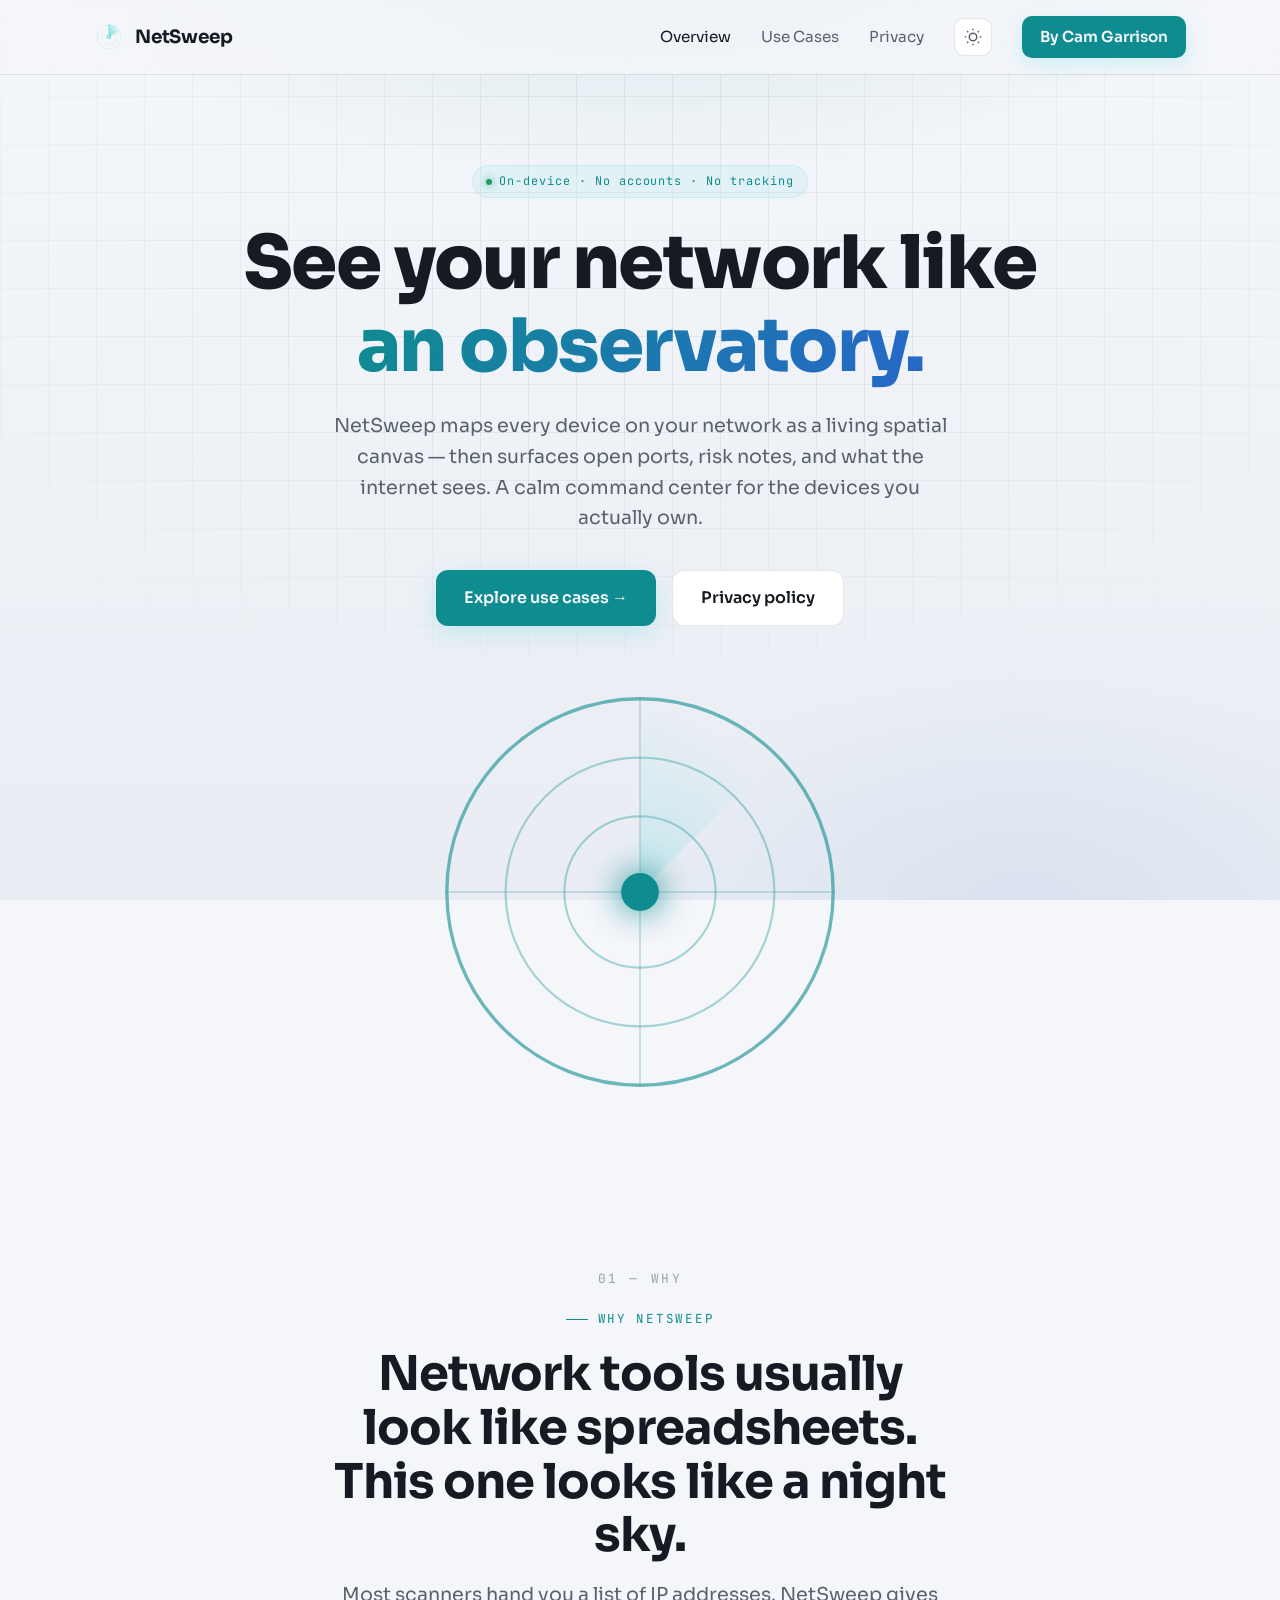
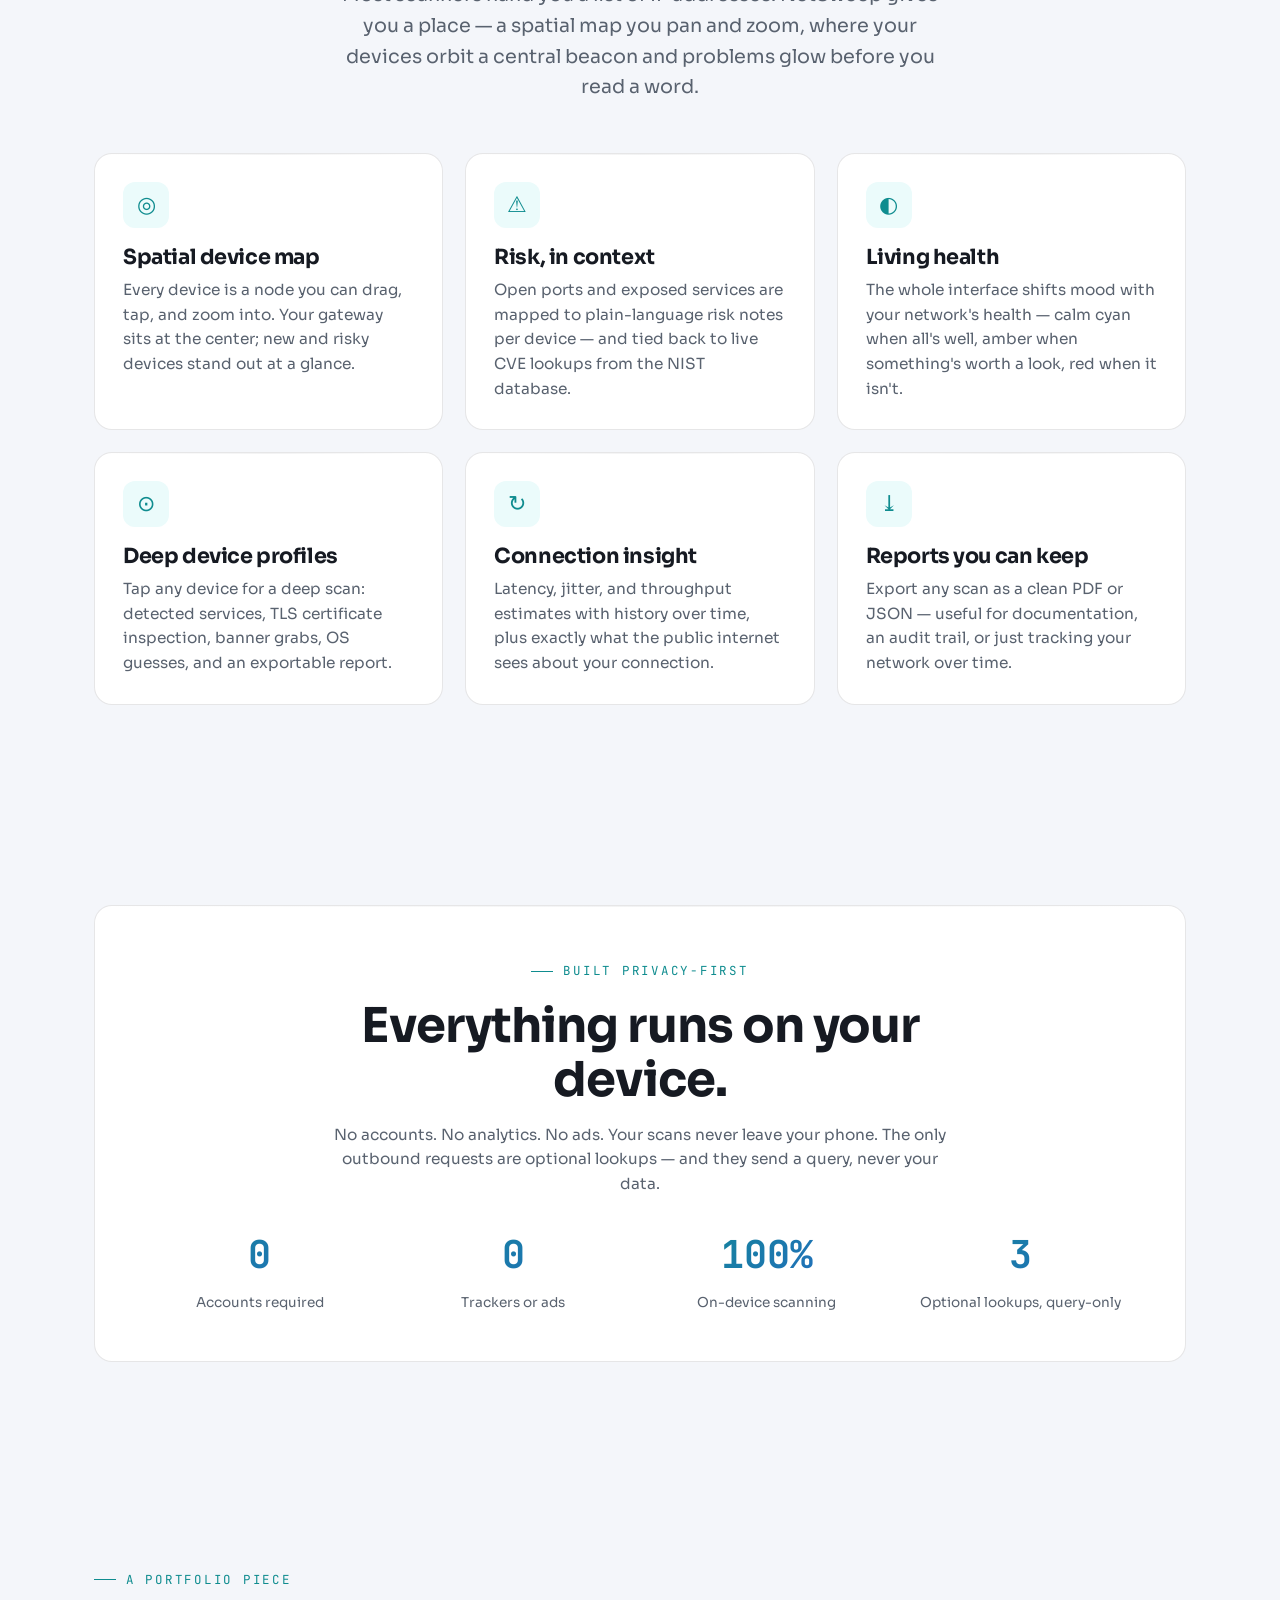
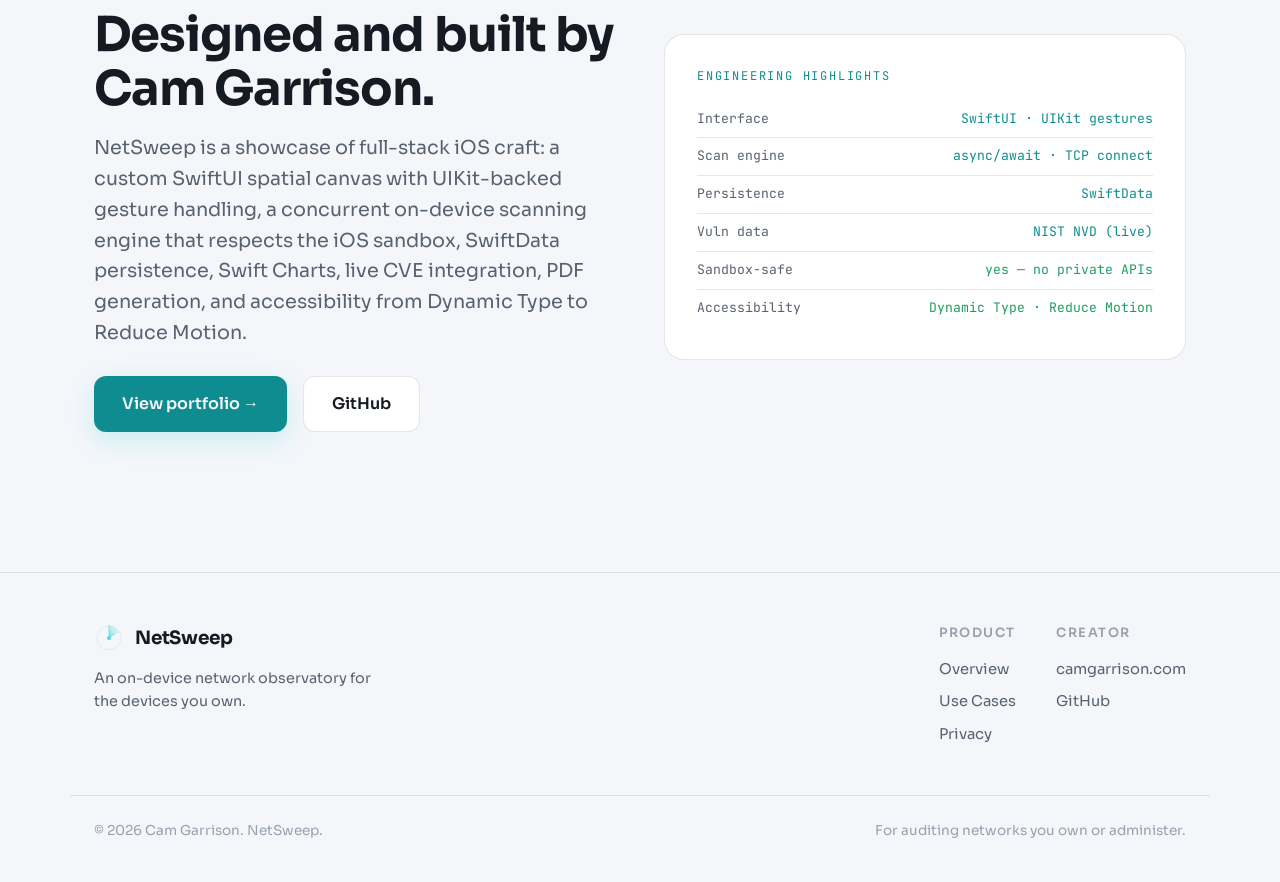
==== site/index.html @ 86f0f768 "v1: Production Ready App & Site" ====
<!DOCTYPE html>
<html lang="en">
<head>
<meta charset="UTF-8">
<meta name="viewport" content="width=device-width, initial-scale=1.0">
<title>NetSweep — See your network like an observatory</title>
<meta name="description" content="NetSweep is an on-device iOS network scanner with a spatial map of your devices, open-port and vulnerability insights, and a calm command-center interface. Built for IT pros, developers, and the curious.">
<link rel="stylesheet" href="styles.css">
</head>
<body>

<nav>
  <div class="nav-inner">
    <a href="index.html" class="brand">
      <svg class="mark" viewBox="0 0 100 100" fill="none" xmlns="http://www.w3.org/2000/svg">
        <defs>
          <linearGradient id="swp" x1="50" y1="50" x2="86" y2="22" gradientUnits="userSpaceOnUse">
            <stop offset="0" stop-color="#5cd9db" stop-opacity="0.85"/>
            <stop offset="1" stop-color="#5cd9db" stop-opacity="0"/>
          </linearGradient>
        </defs>
        <circle cx="50" cy="50" r="40" stroke="#5cd9db" stroke-width="2" opacity="0.30"/>
        <circle cx="50" cy="50" r="26" stroke="#5cd9db" stroke-width="2" opacity="0.22"/>
        <path d="M50 50 L50 8 A42 42 0 0 1 86 30 Z" fill="url(#swp)"/>
        <line x1="50" y1="50" x2="50" y2="8" stroke="#5cd9db" stroke-width="2.5" stroke-linecap="round"/>
        <circle cx="50" cy="50" r="7" fill="#5cd9db"/>
        <circle cx="50" cy="50" r="3" fill="#eafdfd"/>
      </svg>
      NetSweep
    </a>
    <button class="nav-toggle" aria-label="Menu">☰</button>
    <div class="nav-links">
      <a href="index.html">Overview</a>
      <a href="use-cases.html">Use Cases</a>
      <a href="privacy.html">Privacy</a>
      <button class="theme-toggle" aria-label="Toggle light or dark theme" title="Toggle theme">
        <svg class="icon-moon" viewBox="0 0 24 24" fill="none" stroke="currentColor" stroke-width="2"><path d="M21 12.79A9 9 0 1 1 11.21 3 7 7 0 0 0 21 12.79z"/></svg>
        <svg class="icon-sun" viewBox="0 0 24 24" fill="none" stroke="currentColor" stroke-width="2"><circle cx="12" cy="12" r="5"/><path d="M12 1v2M12 21v2M4.2 4.2l1.4 1.4M18.4 18.4l1.4 1.4M1 12h2M21 12h2M4.2 19.8l1.4-1.4M18.4 5.6l1.4-1.4"/></svg>
      </button>
      <a href="https://camgarrison.com" class="cta">By Cam Garrison</a>
    </div>
  </div>
</nav>

<!-- HERO -->
<header class="hero wrap">
  <div class="reveal in">
    <span class="pill dot">On-device · No accounts · No tracking</span>
  </div>
  <h1 class="reveal in" data-delay="80" style="margin-top:24px;">
    See your network like<br><span class="gradient-text">an observatory.</span>
  </h1>
  <p class="lead reveal in" data-delay="160">
    NetSweep maps every device on your network as a living spatial canvas —
    then surfaces open ports, risk notes, and what the internet sees. A calm
    command center for the devices you actually own.
  </p>
  <div class="hero-actions reveal in" data-delay="240">
    <a href="use-cases.html" class="btn btn-primary">Explore use cases →</a>
    <a href="privacy.html" class="btn btn-ghost">Privacy policy</a>
  </div>

  <!-- Animated scope -->
  <div class="scope reveal in" data-delay="320">
    <svg viewBox="0 0 200 200">
      <circle class="ring outer" cx="100" cy="100" r="92"/>
      <circle class="ring" cx="100" cy="100" r="64"/>
      <circle class="ring" cx="100" cy="100" r="36"/>
      <line class="crosshair" x1="100" y1="8" x2="100" y2="192"/>
      <line class="crosshair" x1="8" y1="100" x2="192" y2="100"/>
      <g class="sweep">
        <path d="M100 100 L100 8 A92 92 0 0 1 165 35 Z" fill="url(#sweepGrad)" opacity="0.5"/>
      </g>
      <defs>
        <radialGradient id="sweepGrad" cx="0%" cy="100%" r="100%">
          <stop offset="0%" stop-color="#5cd9db" stop-opacity="0.5"/>
          <stop offset="100%" stop-color="#5cd9db" stop-opacity="0"/>
        </radialGradient>
      </defs>
      <circle class="blip" cx="140" cy="62" r="4"/>
      <circle class="blip b2" cx="64" cy="140" r="4"/>
      <circle class="blip b3" cx="150" cy="130" r="4"/>
      <circle class="core" cx="100" cy="100" r="9"/>
    </svg>
  </div>
</header>

<!-- VALUE -->
<section class="wrap">
  <div class="sec-head center reveal" data-num="01 — WHY">
    <span class="eyebrow">Why NetSweep</span>
    <h2>Network tools usually look like spreadsheets.<br>This one looks like a night sky.</h2>
    <p class="lead" style="margin:0 auto;">Most scanners hand you a list of IP addresses. NetSweep gives you a place — a spatial map you pan and zoom, where your devices orbit a central beacon and problems glow before you read a word.</p>
  </div>

  <div class="grid grid-3">
    <div class="card reveal" data-delay="0">
      <div class="ic">◎</div>
      <h3>Spatial device map</h3>
      <p>Every device is a node you can drag, tap, and zoom into. Your gateway sits at the center; new and risky devices stand out at a glance.</p>
    </div>
    <div class="card reveal" data-delay="80">
      <div class="ic">⚠</div>
      <h3>Risk, in context</h3>
      <p>Open ports and exposed services are mapped to plain-language risk notes per device — and tied back to live CVE lookups from the NIST database.</p>
    </div>
    <div class="card reveal" data-delay="160">
      <div class="ic">◐</div>
      <h3>Living health</h3>
      <p>The whole interface shifts mood with your network's health — calm cyan when all's well, amber when something's worth a look, red when it isn't.</p>
    </div>
    <div class="card reveal" data-delay="0">
      <div class="ic">⊙</div>
      <h3>Deep device profiles</h3>
      <p>Tap any device for a deep scan: detected services, TLS certificate inspection, banner grabs, OS guesses, and an exportable report.</p>
    </div>
    <div class="card reveal" data-delay="80">
      <div class="ic">↻</div>
      <h3>Connection insight</h3>
      <p>Latency, jitter, and throughput estimates with history over time, plus exactly what the public internet sees about your connection.</p>
    </div>
    <div class="card reveal" data-delay="160">
      <div class="ic">⤓</div>
      <h3>Reports you can keep</h3>
      <p>Export any scan as a clean PDF or JSON — useful for documentation, an audit trail, or just tracking your network over time.</p>
    </div>
  </div>
</section>

<!-- PRIVACY-FIRST BAND -->
<section class="wrap">
  <div class="card reveal" style="padding:48px; text-align:center;">
    <span class="eyebrow" style="justify-content:center;">Built privacy-first</span>
    <h2 style="max-width:680px;margin:0 auto 16px;">Everything runs on your device.</h2>
    <p class="lead" style="margin:0 auto 28px;">No accounts. No analytics. No ads. Your scans never leave your phone. The only outbound requests are optional lookups — and they send a query, never your data.</p>
    <div class="stats">
      <div class="stat reveal"><div class="num">0</div><div class="lbl">Accounts required</div></div>
      <div class="stat reveal" data-delay="60"><div class="num">0</div><div class="lbl">Trackers or ads</div></div>
      <div class="stat reveal" data-delay="120"><div class="num">100%</div><div class="lbl">On-device scanning</div></div>
      <div class="stat reveal" data-delay="180"><div class="num">3</div><div class="lbl">Optional lookups, query-only</div></div>
    </div>
  </div>
</section>

<!-- PORTFOLIO -->
<section class="wrap">
  <div class="grid grid-2" style="align-items:center;gap:48px;">
    <div class="reveal">
      <span class="eyebrow">A portfolio piece</span>
      <h2>Designed and built by Cam Garrison.</h2>
      <p class="lead">NetSweep is a showcase of full-stack iOS craft: a custom SwiftUI spatial canvas with UIKit-backed gesture handling, a concurrent on-device scanning engine that respects the iOS sandbox, SwiftData persistence, Swift Charts, live CVE integration, PDF generation, and accessibility from Dynamic Type to Reduce Motion.</p>
      <div class="hero-actions" style="justify-content:flex-start;margin-top:28px;">
        <a href="https://camgarrison.com" class="btn btn-primary">View portfolio →</a>
        <a href="https://github.com/notchewy1324" class="btn btn-ghost">GitHub</a>
      </div>
    </div>
    <div class="uc-visual reveal" data-delay="120">
      <div class="uc-tag">Engineering highlights</div>
      <div class="mock">
        <div class="row"><span class="k">Interface</span><span class="v">SwiftUI · UIKit gestures</span></div>
        <div class="row"><span class="k">Scan engine</span><span class="v">async/await · TCP connect</span></div>
        <div class="row"><span class="k">Persistence</span><span class="v">SwiftData</span></div>
        <div class="row"><span class="k">Vuln data</span><span class="v">NIST NVD (live)</span></div>
        <div class="row"><span class="k">Sandbox-safe</span><span class="v ok">yes — no private APIs</span></div>
        <div class="row"><span class="k">Accessibility</span><span class="v ok">Dynamic Type · Reduce Motion</span></div>
      </div>
    </div>
  </div>
</section>

<!-- FOOTER -->
<footer>
  <div class="wrap foot-inner">
    <div>
      <a href="index.html" class="brand" style="margin-bottom:14px;">
        <svg class="mark" viewBox="0 0 100 100" fill="none">
          <defs>
            <linearGradient id="swpf" x1="50" y1="50" x2="86" y2="22" gradientUnits="userSpaceOnUse">
              <stop offset="0" stop-color="#5cd9db" stop-opacity="0.8"/>
              <stop offset="1" stop-color="#5cd9db" stop-opacity="0"/>
            </linearGradient>
          </defs>
          <circle cx="50" cy="50" r="40" stroke="#5cd9db" stroke-width="2" opacity="0.30"/>
          <path d="M50 50 L50 8 A42 42 0 0 1 86 30 Z" fill="url(#swpf)"/>
          <line x1="50" y1="50" x2="50" y2="8" stroke="#5cd9db" stroke-width="2.5" stroke-linecap="round"/>
          <circle cx="50" cy="50" r="7" fill="#5cd9db"/>
        </svg>
        NetSweep
      </a>
      <p style="max-width:280px;font-size:0.9rem;">An on-device network observatory for the devices you own.</p>
    </div>
    <div class="foot-links">
      <div class="foot-col">
        <h4>Product</h4>
        <a href="index.html">Overview</a>
        <a href="use-cases.html">Use Cases</a>
        <a href="privacy.html">Privacy</a>
      </div>
      <div class="foot-col">
        <h4>Creator</h4>
        <a href="https://camgarrison.com">camgarrison.com</a>
        <a href="https://github.com/notchewy1324">GitHub</a>
      </div>
    </div>
  </div>
  <div class="wrap foot-bottom">
    <span>© <span id="year"></span> Cam Garrison. NetSweep.</span>
    <span>For auditing networks you own or administer.</span>
  </div>
</footer>

<script src="app.js"></script>
</body>
</html>
---- site/styles.css ----
/* ============================================================
   NetWatch — site styles
   Observatory aesthetic: deep canvas, instrument-glow cyan,
   scope motif, monospace technical accents.
   ============================================================ */

@import url('https://fonts.googleapis.com/css2?family=Sora:wght@400;500;600;700;800&family=JetBrains+Mono:wght@400;500;700&display=swap');

:root {
  --canvas-top: #0a0d12;
  --canvas-bottom: #11141c;
  --surface: #161922;
  --surface-hi: #1d212c;
  --accent: #5cd9db;          /* instrument cyan-teal */
  --accent-deep: #2fa8aa;
  --good: #66dba0;
  --amber: #fbbd5c;
  --danger: #fb7474;
  --info: #76aefb;
  --text: #eef2f6;
  --text-dim: #8b93a3;
  --text-faint: #5a6473;
  --stroke: rgba(255,255,255,0.07);
  --card-glow: rgba(255,255,255,0.14);
  --nav-bg: rgba(10,13,18,0.7);
  --display: 'Sora', sans-serif;
  --mono: 'JetBrains Mono', monospace;
  --maxw: 1140px;
}

/* Light theme — a "daylight observatory": soft paper canvas, deeper accent */
[data-theme="light"] {
  --canvas-top: #f4f6fa;
  --canvas-bottom: #e9edf3;
  --surface: #ffffff;
  --surface-hi: #eef1f6;
  --accent: #0f8c8f;          /* deeper teal for contrast on light */
  --accent-deep: #0b6e70;
  --good: #1f9d63;
  --amber: #b9821a;
  --danger: #cf4040;
  --info: #2767c9;
  --text: #161a22;
  --text-dim: #59626f;
  --text-faint: #98a1ad;
  --stroke: rgba(10,15,25,0.10);
  --card-glow: rgba(10,15,25,0.05);
  --nav-bg: rgba(244,246,250,0.75);
}

* { margin: 0; padding: 0; box-sizing: border-box; }

html { scroll-behavior: smooth; }

body {
  font-family: var(--display);
  background: var(--canvas-top);
  color: var(--text);
  line-height: 1.6;
  -webkit-font-smoothing: antialiased;
  overflow-x: hidden;
  transition: background 0.5s ease, color 0.5s ease;
}

/* Atmospheric background: gradient + faint grid + glow blooms */
body::before {
  content: '';
  position: fixed;
  inset: 0;
  background:
    radial-gradient(ellipse 80% 50% at 50% -10%, color-mix(in srgb, var(--accent) 14%, transparent), transparent 60%),
    radial-gradient(ellipse 60% 50% at 80% 100%, color-mix(in srgb, var(--info) 8%, transparent), transparent 55%),
    linear-gradient(180deg, var(--canvas-top), var(--canvas-bottom));
  z-index: -2;
  transition: background 0.5s ease;
}
body::after {
  content: '';
  position: fixed;
  inset: 0;
  background-image:
    linear-gradient(var(--stroke) 1px, transparent 1px),
    linear-gradient(90deg, var(--stroke) 1px, transparent 1px);
  background-size: 48px 48px;
  mask-image: radial-gradient(ellipse 90% 70% at 50% 30%, #000 30%, transparent 75%);
  opacity: 0.5;
  z-index: -1;
}

/* ---------- Layout ---------- */
.wrap { max-width: var(--maxw); margin: 0 auto; padding: 0 24px; }
section.wrap { padding: 100px 24px; max-width: var(--maxw); margin: 0 auto; position: relative; }

.eyebrow {
  font-family: var(--mono);
  font-size: 0.78rem;
  letter-spacing: 0.22em;
  text-transform: uppercase;
  color: var(--accent);
  margin-bottom: 18px;
  display: inline-flex;
  align-items: center;
  gap: 10px;
}
.eyebrow::before {
  content: '';
  width: 22px; height: 1px;
  background: var(--accent);
}

h1, h2, h3 { font-weight: 700; line-height: 1.12; letter-spacing: -0.02em; }
h1 { font-size: clamp(2.6rem, 6vw, 4.6rem); font-weight: 800; }
h2 { font-size: clamp(2rem, 4vw, 3rem); margin-bottom: 18px; }
h3 { font-size: 1.3rem; }
p { color: var(--text-dim); }
.lead { font-size: 1.2rem; color: var(--text-dim); max-width: 620px; }

/* ---------- Nav ---------- */
nav {
  position: sticky; top: 0; z-index: 100;
  backdrop-filter: blur(14px);
  background: var(--nav-bg);
  border-bottom: 1px solid var(--stroke);
  transition: background 0.5s ease;
}
.nav-inner {
  max-width: var(--maxw); margin: 0 auto; padding: 16px 24px;
  display: flex; align-items: center; justify-content: space-between;
}
.brand { display: flex; align-items: center; gap: 11px; font-weight: 700; font-size: 1.15rem; letter-spacing: -0.01em; text-decoration: none; color: var(--text); }
.brand .mark { width: 30px; height: 30px; }
.nav-links { display: flex; gap: 30px; align-items: center; }
.nav-links a { color: var(--text-dim); text-decoration: none; font-size: 0.95rem; transition: color 0.2s; }
.nav-links a:hover { color: var(--text); }
.nav-links a.cta {
  color: var(--canvas-top); background: var(--accent);
  padding: 9px 18px; border-radius: 10px; font-weight: 600;
  box-shadow: 0 6px 20px rgba(92,217,219,0.25);
  transition: transform 0.2s, box-shadow 0.2s;
}
.nav-links a.cta:hover { transform: translateY(-2px); box-shadow: 0 10px 28px rgba(92,217,219,0.35); }
.nav-toggle { display: none; background: none; border: none; color: var(--text); font-size: 1.5rem; cursor: pointer; }

/* ---------- Hero ---------- */
.hero { padding: 90px 0 60px; text-align: center; }
.hero h1 { margin-bottom: 24px; }
.hero .lead { margin: 0 auto 36px; }
.hero .gradient-text {
  background: linear-gradient(120deg, var(--accent), var(--info));
  -webkit-background-clip: text; background-clip: text;
  -webkit-text-fill-color: transparent;
}
.hero-actions { display: flex; gap: 16px; justify-content: center; flex-wrap: wrap; }

.btn {
  font-family: var(--display); font-weight: 600; font-size: 1rem;
  padding: 14px 28px; border-radius: 12px; text-decoration: none;
  cursor: pointer; border: none; transition: transform 0.2s, box-shadow 0.2s, background 0.2s;
  display: inline-flex; align-items: center; gap: 9px;
}
.btn-primary { background: var(--accent); color: var(--canvas-top); box-shadow: 0 8px 24px rgba(92,217,219,0.28); }
.btn-primary:hover { transform: translateY(-2px); box-shadow: 0 12px 32px rgba(92,217,219,0.4); }
.btn-ghost { background: var(--surface); color: var(--text); border: 1px solid var(--stroke); }
.btn-ghost:hover { transform: translateY(-2px); border-color: var(--accent); }

/* ---------- Scope hero visual ---------- */
.scope {
  width: min(420px, 78vw); aspect-ratio: 1;
  margin: 56px auto 0; position: relative;
}
.scope svg { width: 100%; height: 100%; overflow: visible; }
.scope .ring { fill: none; stroke: var(--accent); opacity: 0.35; }
.scope .ring.outer { opacity: 0.6; stroke-width: 1.6; }
.scope .sweep { transform-origin: 50% 50%; animation: sweep 4s linear infinite; }
.scope .crosshair { stroke: var(--accent); opacity: 0.2; stroke-width: 1; }
.scope .core { fill: var(--accent); filter: drop-shadow(0 0 14px var(--accent)); animation: pulse 2.4s ease-in-out infinite; }
.scope .blip { fill: var(--info); opacity: 0; animation: blip 4s linear infinite; }
.scope .blip.b2 { animation-delay: 1.3s; fill: var(--amber); }
.scope .blip.b3 { animation-delay: 2.6s; }

@keyframes sweep { to { transform: rotate(360deg); } }
@keyframes pulse { 0%,100% { opacity: 0.85; } 50% { opacity: 1; transform: scale(1.06); } }
@keyframes blip { 0%,40% { opacity: 0; } 45% { opacity: 1; } 90%,100% { opacity: 0; } }

/* ---------- Feature grid ---------- */
.grid { display: grid; gap: 22px; }
.grid-3 { grid-template-columns: repeat(3, 1fr); }
.grid-2 { grid-template-columns: repeat(2, 1fr); }

.card {
  background: var(--surface);
  border: 1px solid var(--stroke);
  border-radius: 18px;
  padding: 28px;
  position: relative;
  overflow: hidden;
  transition: transform 0.3s, border-color 0.3s;
}
.card::before {
  content: '';
  position: absolute; top: 0; left: 0; right: 0; height: 1px;
  background: linear-gradient(90deg, transparent, var(--card-glow), transparent);
}
.card:hover { transform: translateY(-4px); border-color: rgba(92,217,219,0.3); }
.card .ic {
  width: 46px; height: 46px; border-radius: 12px;
  background: rgba(92,217,219,0.12); color: var(--accent);
  display: grid; place-items: center; margin-bottom: 18px;
  font-size: 1.4rem;
}
.card h3 { margin-bottom: 9px; }
.card p { font-size: 0.96rem; }

/* ---------- Section header ---------- */
.sec-head { max-width: 640px; margin-bottom: 50px; }
.sec-head.center { margin-left: auto; margin-right: auto; text-align: center; }
.sec-head.center .eyebrow { }

/* ---------- Use-case rows ---------- */
.usecase {
  display: grid; grid-template-columns: 1fr 1fr; gap: 48px; align-items: center;
  margin-bottom: 90px;
}
.usecase:nth-child(even) .uc-visual { order: -1; }
.uc-visual {
  background: var(--surface); border: 1px solid var(--stroke);
  border-radius: 20px; padding: 32px; min-height: 280px;
  display: flex; flex-direction: column; gap: 14px; justify-content: center;
  position: relative; overflow: hidden;
}
.uc-tag { font-family: var(--mono); font-size: 0.75rem; letter-spacing: 0.15em; text-transform: uppercase; color: var(--accent); }
.uc-list { list-style: none; margin-top: 18px; }
.uc-list li { padding: 11px 0 11px 28px; position: relative; color: var(--text-dim); border-bottom: 1px solid var(--stroke); }
.uc-list li:last-child { border-bottom: none; }
.uc-list li::before {
  content: '›'; position: absolute; left: 6px; color: var(--accent); font-family: var(--mono); font-weight: 700;
}

/* terminal-ish mock inside use-case visuals */
.mock {
  font-family: var(--mono); font-size: 0.82rem; line-height: 1.9;
}
.mock .row { display: flex; justify-content: space-between; padding: 6px 0; border-bottom: 1px solid var(--stroke); }
.mock .row:last-child { border: none; }
.mock .k { color: var(--text-dim); }
.mock .v { color: var(--accent); }
.mock .v.warn { color: var(--amber); }
.mock .v.bad { color: var(--danger); }
.mock .v.ok { color: var(--good); }

/* ---------- Stat band ---------- */
.stats { display: grid; grid-template-columns: repeat(4,1fr); gap: 20px; text-align: center; }
.stat .num { font-family: var(--mono); font-size: 2.4rem; font-weight: 700; color: var(--accent); }
.stat .lbl { font-size: 0.85rem; color: var(--text-dim); margin-top: 6px; }

/* ---------- Privacy / prose ---------- */
.prose { max-width: 760px; margin: 0 auto; }
.prose h2 { margin-top: 48px; font-size: 1.7rem; }
.prose h3 { margin-top: 30px; color: var(--accent); font-size: 1.15rem; }
.prose p, .prose li { color: var(--text-dim); margin-bottom: 14px; }
.prose ul { margin: 0 0 16px 22px; }
.prose li { margin-bottom: 8px; }
.prose strong { color: var(--text); }
.prose .updated { font-family: var(--mono); font-size: 0.85rem; color: var(--text-faint); }
.callout {
  background: var(--surface); border: 1px solid var(--stroke);
  border-left: 3px solid var(--accent); border-radius: 12px;
  padding: 20px 24px; margin: 24px 0;
}
.callout p { margin: 0; color: var(--text); }

/* ---------- Footer ---------- */
footer { border-top: 1px solid var(--stroke); padding: 50px 0 40px; margin-top: 40px; }
.foot-inner { display: flex; justify-content: space-between; align-items: flex-start; flex-wrap: wrap; gap: 30px; }
.foot-links { display: flex; gap: 40px; flex-wrap: wrap; }
.foot-col h4 { font-size: 0.8rem; text-transform: uppercase; letter-spacing: 0.12em; color: var(--text-faint); margin-bottom: 14px; font-weight: 600; }
.foot-col a { display: block; color: var(--text-dim); text-decoration: none; font-size: 0.92rem; margin-bottom: 9px; transition: color 0.2s; }
.foot-col a:hover { color: var(--accent); }
.foot-bottom { margin-top: 40px; padding-top: 24px; border-top: 1px solid var(--stroke); font-size: 0.85rem; color: var(--text-faint); display: flex; justify-content: space-between; flex-wrap: wrap; gap: 12px; }
.foot-bottom a { color: var(--text-dim); text-decoration: none; }

/* ---------- Reveal animation ---------- */
.reveal { opacity: 0; transform: translateY(24px); transition: opacity 0.7s cubic-bezier(0.2,0.8,0.2,1), transform 0.7s cubic-bezier(0.2,0.8,0.2,1); }
.reveal.in { opacity: 1; transform: none; }

/* ---------- Badge / pill ---------- */
.pill {
  display: inline-flex; align-items: center; gap: 7px;
  font-family: var(--mono); font-size: 0.74rem; letter-spacing: 0.08em;
  padding: 6px 13px; border-radius: 999px;
  background: rgba(92,217,219,0.1); color: var(--accent);
  border: 1px solid rgba(92,217,219,0.2);
}
.pill.dot::before { content:''; width:6px; height:6px; border-radius:50%; background: var(--good); box-shadow: 0 0 8px var(--good); }

/* ---------- Responsive ---------- */
@media (max-width: 880px) {
  .grid-3 { grid-template-columns: 1fr; }
  .grid-2 { grid-template-columns: 1fr; }
  .usecase { grid-template-columns: 1fr; gap: 24px; }
  .usecase:nth-child(even) .uc-visual { order: 0; }
  .stats { grid-template-columns: repeat(2,1fr); gap: 30px; }
  .nav-links { position: fixed; inset: 64px 0 auto 0; flex-direction: column; background: var(--canvas-bottom); padding: 24px; gap: 18px; border-bottom: 1px solid var(--stroke); transform: translateY(-130%); transition: transform 0.3s; }
  .nav-links.open { transform: none; }
  .nav-toggle { display: block; }
  section.wrap { padding: 70px 24px; }
}

/* ============================================================
   Theme toggle + Apple-grade polish refinements
   ============================================================ */

/* Theme toggle button in nav */
.theme-toggle {
  background: var(--surface);
  border: 1px solid var(--stroke);
  width: 38px; height: 38px;
  border-radius: 10px;
  display: grid; place-items: center;
  cursor: pointer;
  color: var(--text-dim);
  transition: color 0.2s, border-color 0.2s, transform 0.2s, background 0.5s;
  position: relative;
  overflow: hidden;
}
.theme-toggle:hover { color: var(--accent); border-color: var(--accent); transform: translateY(-1px); }
.theme-toggle svg { width: 18px; height: 18px; transition: opacity 0.3s, transform 0.4s; position: absolute; }
.theme-toggle .icon-sun { opacity: 0; transform: rotate(-90deg) scale(0.5); }
.theme-toggle .icon-moon { opacity: 1; transform: rotate(0) scale(1); }
[data-theme="light"] .theme-toggle .icon-sun { opacity: 1; transform: rotate(0) scale(1); }
[data-theme="light"] .theme-toggle .icon-moon { opacity: 0; transform: rotate(90deg) scale(0.5); }

/* Refined focus-visible states (accessibility / ADA) */
a:focus-visible, button:focus-visible, .btn:focus-visible {
  outline: 2px solid var(--accent);
  outline-offset: 3px;
  border-radius: 8px;
}

/* Smoother, more intentional card hover — subtle scale + glow lift */
.card { transition: transform 0.35s cubic-bezier(0.2,0.8,0.2,1), border-color 0.35s, box-shadow 0.35s; }
.card:hover {
  box-shadow: 0 18px 50px -20px color-mix(in srgb, var(--accent) 35%, transparent);
}

/* Card icon gets a soft glow ring on card hover */
.card .ic { transition: transform 0.35s cubic-bezier(0.2,0.8,0.2,1), box-shadow 0.35s; }
.card:hover .ic {
  transform: scale(1.06);
  box-shadow: 0 0 24px -4px color-mix(in srgb, var(--accent) 50%, transparent);
}

/* Buttons: a light sweep on hover for a premium feel */
.btn-primary { position: relative; overflow: hidden; }
.btn-primary::after {
  content: '';
  position: absolute; top: 0; left: -120%;
  width: 60%; height: 100%;
  background: linear-gradient(100deg, transparent, rgba(255,255,255,0.35), transparent);
  transform: skewX(-20deg);
  transition: left 0.6s cubic-bezier(0.2,0.8,0.2,1);
}
.btn-primary:hover::after { left: 130%; }

/* Eyebrow line draws in on reveal */
.reveal.in .eyebrow::before { animation: lineGrow 0.6s cubic-bezier(0.2,0.8,0.2,1) both; }
@keyframes lineGrow { from { width: 0; opacity: 0; } to { width: 22px; opacity: 1; } }

/* Section number watermark for editorial feel (optional, via data attr) */
.sec-head[data-num]::before {
  content: attr(data-num);
  font-family: var(--mono);
  font-size: 0.8rem;
  color: var(--text-faint);
  letter-spacing: 0.2em;
  display: block;
  margin-bottom: 12px;
}

/* Refined stat numbers — slight gradient */
.stat .num {
  background: linear-gradient(135deg, var(--accent), var(--info));
  -webkit-background-clip: text; background-clip: text;
  -webkit-text-fill-color: transparent;
}

/* Honor reduced motion — kill ambient/looping animation */
@media (prefers-reduced-motion: reduce) {
  *, *::before, *::after {
    animation-duration: 0.001ms !important;
    animation-iteration-count: 1 !important;
    transition-duration: 0.01ms !important;
    scroll-behavior: auto !important;
  }
  .scope .sweep, .scope .core, .scope .blip { animation: none !important; }
  .reveal { opacity: 1 !important; transform: none !important; }
}

/* Light-mode scope tuning — softer glow so it doesn't blow out */
[data-theme="light"] .scope .core { filter: drop-shadow(0 0 8px var(--accent)); }
[data-theme="light"] .btn-primary::after { background: linear-gradient(100deg, transparent, rgba(255,255,255,0.6), transparent); }
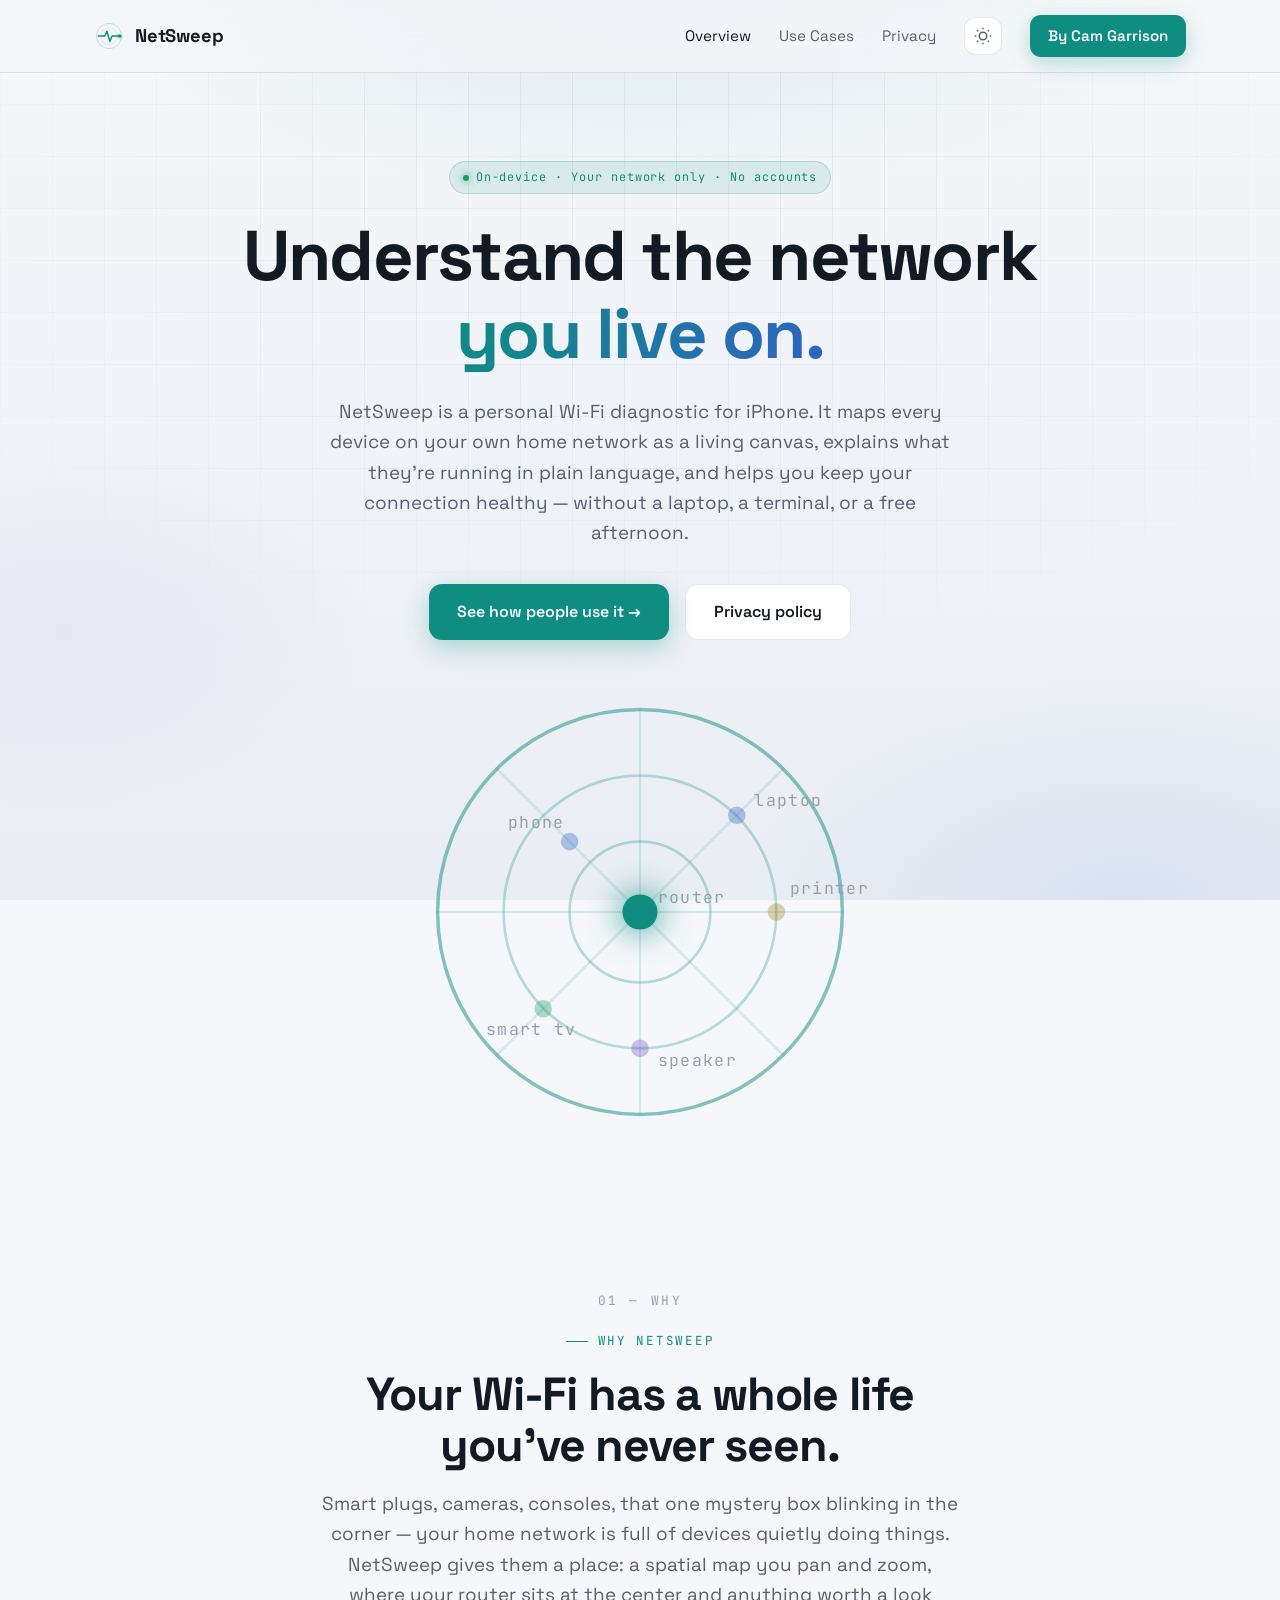
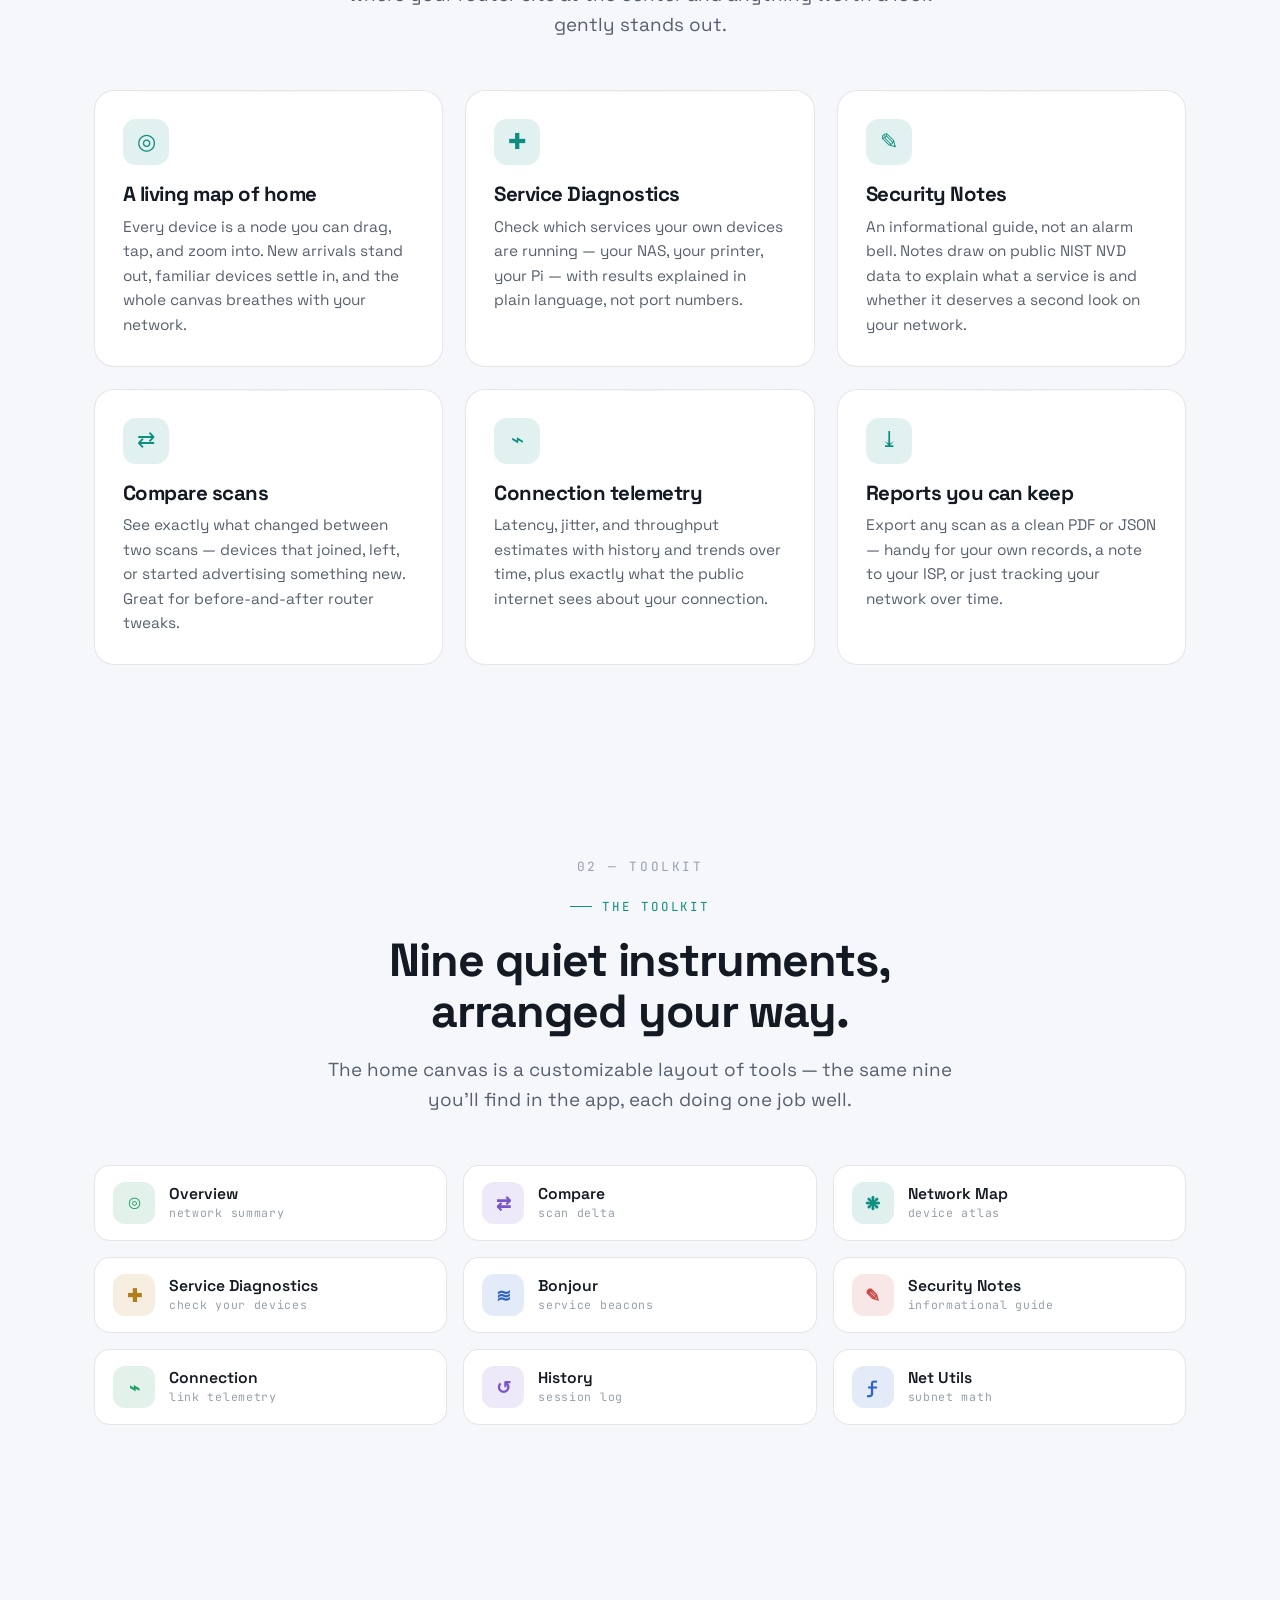
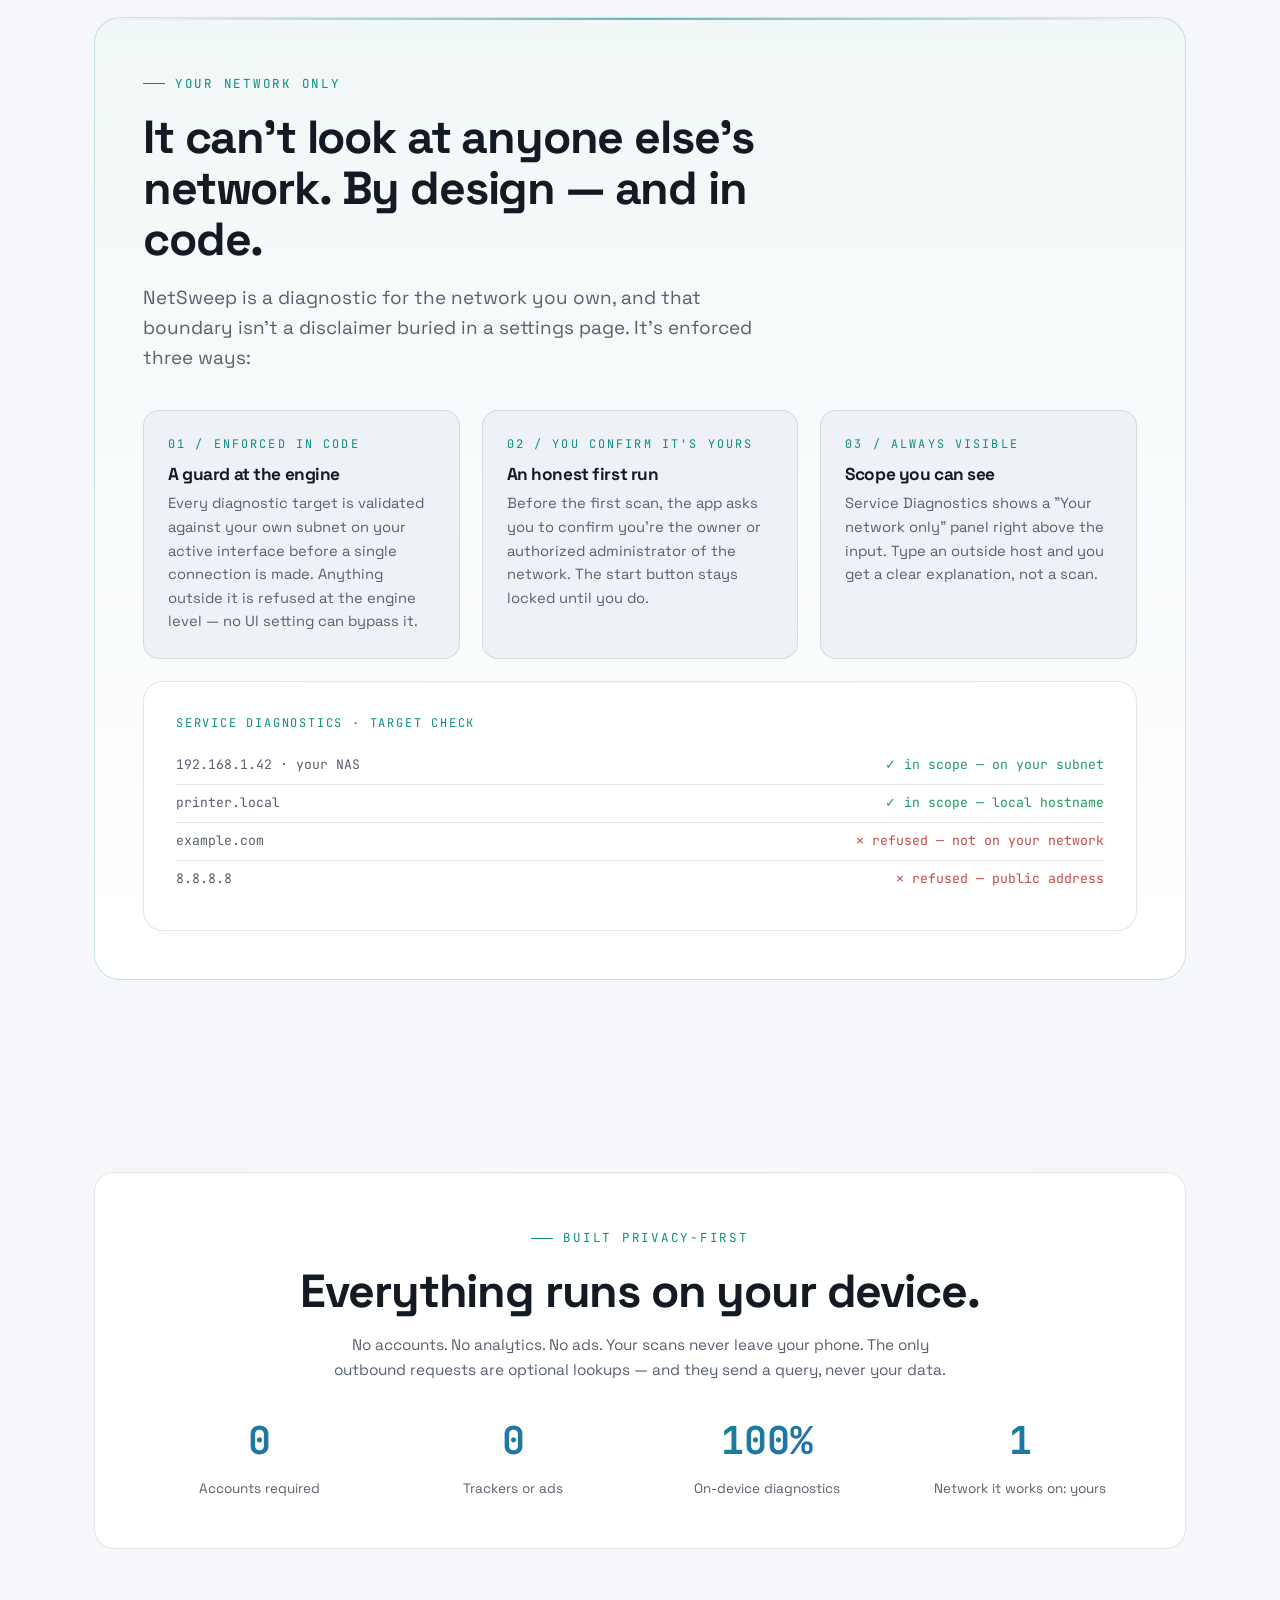
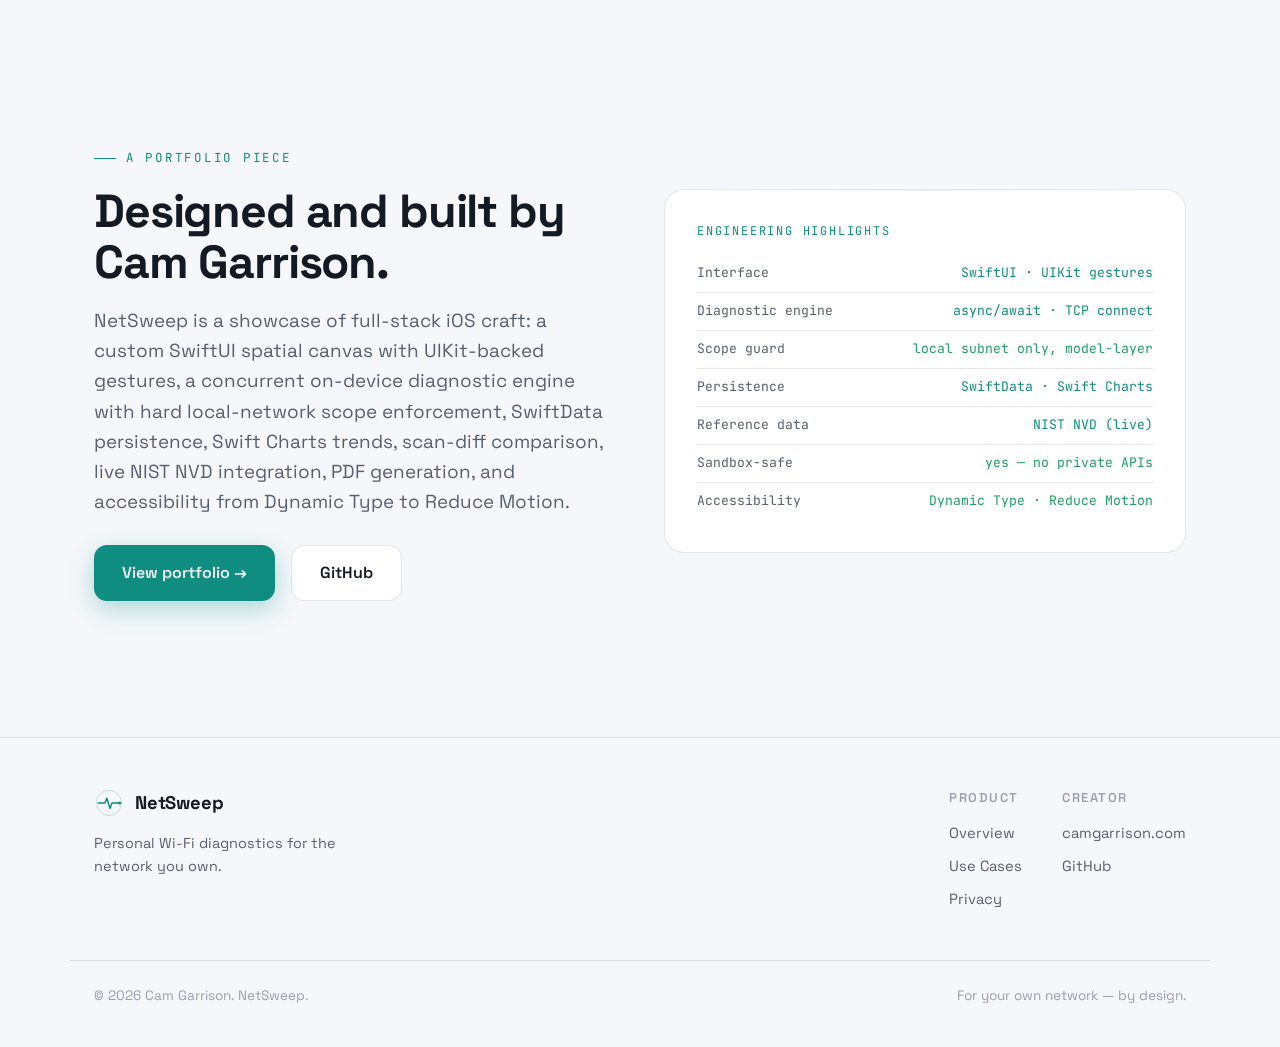
==== commit 98086617: "v1.0.0: full production ready redesign of app and site" ====
--- a/site/index.html
+++ b/site/index.html
@@ -3,8 +3,8 @@
 <head>
 <meta charset="UTF-8">
 <meta name="viewport" content="width=device-width, initial-scale=1.0">
-<title>NetSweep — See your network like an observatory</title>
-<meta name="description" content="NetSweep is an on-device iOS network scanner with a spatial map of your devices, open-port and vulnerability insights, and a calm command-center interface. Built for IT pros, developers, and the curious.">
+<title>NetSweep — Personal Wi-Fi Diagnostics for iPhone</title>
+<meta name="description" content="NetSweep is a personal Wi-Fi diagnostic for iPhone. See every device on your own home network on a living spatial map, check the services they run, read plain-language security notes, and keep your connection healthy — all on-device, your network only.">
 <link rel="stylesheet" href="styles.css">
 </head>
 <body>
@@ -12,19 +12,11 @@
 <nav>
   <div class="nav-inner">
     <a href="index.html" class="brand">
-      <svg class="mark" viewBox="0 0 100 100" fill="none" xmlns="http://www.w3.org/2000/svg">
-        <defs>
-          <linearGradient id="swp" x1="50" y1="50" x2="86" y2="22" gradientUnits="userSpaceOnUse">
-            <stop offset="0" stop-color="#5cd9db" stop-opacity="0.85"/>
-            <stop offset="1" stop-color="#5cd9db" stop-opacity="0"/>
-          </linearGradient>
-        </defs>
-        <circle cx="50" cy="50" r="40" stroke="#5cd9db" stroke-width="2" opacity="0.30"/>
-        <circle cx="50" cy="50" r="26" stroke="#5cd9db" stroke-width="2" opacity="0.22"/>
-        <path d="M50 50 L50 8 A42 42 0 0 1 86 30 Z" fill="url(#swp)"/>
-        <line x1="50" y1="50" x2="50" y2="8" stroke="#5cd9db" stroke-width="2.5" stroke-linecap="round"/>
-        <circle cx="50" cy="50" r="7" fill="#5cd9db"/>
-        <circle cx="50" cy="50" r="3" fill="#eafdfd"/>
+      <svg class="mark" viewBox="0 0 100 100" fill="none" xmlns="http://www.w3.org/2000/svg" aria-hidden="true">
+        <circle cx="50" cy="50" r="42" stroke="var(--accent)" stroke-width="2.5" opacity="0.3"/>
+        <circle cx="50" cy="50" r="28" stroke="var(--accent)" stroke-width="2" opacity="0.18"/>
+        <path d="M14 50 H36 L43 34 L53 68 L60 50 H86" stroke="var(--accent)" stroke-width="5" stroke-linecap="round" stroke-linejoin="round"/>
+        <circle class="pulse-core" cx="86" cy="50" r="5" fill="var(--accent)"/>
       </svg>
       NetSweep
     </a>
@@ -45,84 +37,174 @@
 <!-- HERO -->
 <header class="hero wrap">
   <div class="reveal in">
-    <span class="pill dot">On-device · No accounts · No tracking</span>
+    <span class="pill dot">On-device · Your network only · No accounts</span>
   </div>
   <h1 class="reveal in" data-delay="80" style="margin-top:24px;">
-    See your network like<br><span class="gradient-text">an observatory.</span>
+    Understand the network<br><span class="gradient-text">you live on.</span>
   </h1>
   <p class="lead reveal in" data-delay="160">
-    NetSweep maps every device on your network as a living spatial canvas —
-    then surfaces open ports, risk notes, and what the internet sees. A calm
-    command center for the devices you actually own.
+    NetSweep is a personal Wi-Fi diagnostic for iPhone. It maps every device on
+    your own home network as a living canvas, explains what they're running in
+    plain language, and helps you keep your connection healthy — without a
+    laptop, a terminal, or a free afternoon.
   </p>
   <div class="hero-actions reveal in" data-delay="240">
-    <a href="use-cases.html" class="btn btn-primary">Explore use cases →</a>
+    <a href="use-cases.html" class="btn btn-primary">See how people use it →</a>
     <a href="privacy.html" class="btn btn-ghost">Privacy policy</a>
   </div>
 
-  <!-- Animated scope -->
-  <div class="scope reveal in" data-delay="320">
+  <!-- Pulse visual: a diagnostic heartbeat across your home network -->
+  <div class="pulse-viz reveal in" data-delay="320" aria-hidden="true">
     <svg viewBox="0 0 200 200">
       <circle class="ring outer" cx="100" cy="100" r="92"/>
-      <circle class="ring" cx="100" cy="100" r="64"/>
-      <circle class="ring" cx="100" cy="100" r="36"/>
-      <line class="crosshair" x1="100" y1="8" x2="100" y2="192"/>
-      <line class="crosshair" x1="8" y1="100" x2="192" y2="100"/>
-      <g class="sweep">
-        <path d="M100 100 L100 8 A92 92 0 0 1 165 35 Z" fill="url(#sweepGrad)" opacity="0.5"/>
-      </g>
-      <defs>
-        <radialGradient id="sweepGrad" cx="0%" cy="100%" r="100%">
-          <stop offset="0%" stop-color="#5cd9db" stop-opacity="0.5"/>
-          <stop offset="100%" stop-color="#5cd9db" stop-opacity="0"/>
-        </radialGradient>
-      </defs>
-      <circle class="blip" cx="140" cy="62" r="4"/>
-      <circle class="blip b2" cx="64" cy="140" r="4"/>
-      <circle class="blip b3" cx="150" cy="130" r="4"/>
-      <circle class="core" cx="100" cy="100" r="9"/>
+      <circle class="ring" cx="100" cy="100" r="62"/>
+      <circle class="ring" cx="100" cy="100" r="32"/>
+      <line class="spoke" x1="100" y1="8" x2="100" y2="192"/>
+      <line class="spoke" x1="8" y1="100" x2="192" y2="100"/>
+      <line class="spoke" x1="35" y1="35" x2="165" y2="165"/>
+      <line class="spoke" x1="165" y1="35" x2="35" y2="165"/>
+      <circle class="wave" cx="100" cy="100" r="92"/>
+      <circle class="wave w2" cx="100" cy="100" r="92"/>
+      <circle class="wave w3" cx="100" cy="100" r="92"/>
+      <circle class="node"    cx="144" cy="56"  r="4"/>
+      <circle class="node n2" cx="56"  cy="144" r="4"/>
+      <circle class="node n3" cx="162" cy="100" r="4"/>
+      <circle class="node n4" cx="68"  cy="68"  r="4"/>
+      <circle class="node n5" cx="100" cy="162" r="4"/>
+      <text class="node-label" x="152" y="52">laptop</text>
+      <text class="node-label" x="30"  y="156">smart tv</text>
+      <text class="node-label" x="168" y="92">printer</text>
+      <text class="node-label" x="40"  y="62">phone</text>
+      <text class="node-label" x="108" y="170">speaker</text>
+      <text class="node-label" x="108" y="96">router</text>
+      <circle class="core" cx="100" cy="100" r="8"/>
     </svg>
   </div>
 </header>
 
-<!-- VALUE -->
+<!-- WHY -->
 <section class="wrap">
   <div class="sec-head center reveal" data-num="01 — WHY">
     <span class="eyebrow">Why NetSweep</span>
-    <h2>Network tools usually look like spreadsheets.<br>This one looks like a night sky.</h2>
-    <p class="lead" style="margin:0 auto;">Most scanners hand you a list of IP addresses. NetSweep gives you a place — a spatial map you pan and zoom, where your devices orbit a central beacon and problems glow before you read a word.</p>
+    <h2>Your Wi-Fi has a whole life<br>you've never seen.</h2>
+    <p class="lead" style="margin:0 auto;">Smart plugs, cameras, consoles, that one mystery box blinking in the corner — your home network is full of devices quietly doing things. NetSweep gives them a place: a spatial map you pan and zoom, where your router sits at the center and anything worth a look gently stands out.</p>
   </div>
 
   <div class="grid grid-3">
     <div class="card reveal" data-delay="0">
       <div class="ic">◎</div>
-      <h3>Spatial device map</h3>
-      <p>Every device is a node you can drag, tap, and zoom into. Your gateway sits at the center; new and risky devices stand out at a glance.</p>
+      <h3>A living map of home</h3>
+      <p>Every device is a node you can drag, tap, and zoom into. New arrivals stand out, familiar devices settle in, and the whole canvas breathes with your network.</p>
     </div>
     <div class="card reveal" data-delay="80">
-      <div class="ic">⚠</div>
-      <h3>Risk, in context</h3>
-      <p>Open ports and exposed services are mapped to plain-language risk notes per device — and tied back to live CVE lookups from the NIST database.</p>
+      <div class="ic">✚</div>
+      <h3>Service Diagnostics</h3>
+      <p>Check which services your own devices are running — your NAS, your printer, your Pi — with results explained in plain language, not port numbers.</p>
     </div>
     <div class="card reveal" data-delay="160">
-      <div class="ic">◐</div>
-      <h3>Living health</h3>
-      <p>The whole interface shifts mood with your network's health — calm cyan when all's well, amber when something's worth a look, red when it isn't.</p>
+      <div class="ic">✎</div>
+      <h3>Security Notes</h3>
+      <p>An informational guide, not an alarm bell. Notes draw on public NIST NVD data to explain what a service is and whether it deserves a second look on your network.</p>
     </div>
     <div class="card reveal" data-delay="0">
-      <div class="ic">⊙</div>
-      <h3>Deep device profiles</h3>
-      <p>Tap any device for a deep scan: detected services, TLS certificate inspection, banner grabs, OS guesses, and an exportable report.</p>
+      <div class="ic">⇄</div>
+      <h3>Compare scans</h3>
+      <p>See exactly what changed between two scans — devices that joined, left, or started advertising something new. Great for before-and-after router tweaks.</p>
     </div>
     <div class="card reveal" data-delay="80">
-      <div class="ic">↻</div>
-      <h3>Connection insight</h3>
-      <p>Latency, jitter, and throughput estimates with history over time, plus exactly what the public internet sees about your connection.</p>
+      <div class="ic">⌁</div>
+      <h3>Connection telemetry</h3>
+      <p>Latency, jitter, and throughput estimates with history and trends over time, plus exactly what the public internet sees about your connection.</p>
     </div>
     <div class="card reveal" data-delay="160">
       <div class="ic">⤓</div>
       <h3>Reports you can keep</h3>
-      <p>Export any scan as a clean PDF or JSON — useful for documentation, an audit trail, or just tracking your network over time.</p>
+      <p>Export any scan as a clean PDF or JSON — handy for your own records, a note to your ISP, or just tracking your network over time.</p>
+    </div>
+  </div>
+</section>
+
+<!-- TOOLKIT -->
+<section class="wrap">
+  <div class="sec-head center reveal" data-num="02 — TOOLKIT">
+    <span class="eyebrow">The toolkit</span>
+    <h2>Nine quiet instruments,<br>arranged your way.</h2>
+    <p class="lead" style="margin:0 auto;">The home canvas is a customizable layout of tools — the same nine you'll find in the app, each doing one job well.</p>
+  </div>
+
+  <div class="tools-grid">
+    <div class="tool-chip is-good reveal" data-delay="0">
+      <div class="glyph">◎</div>
+      <div><div class="t-name">Overview</div><div class="t-sub">network summary</div></div>
+    </div>
+    <div class="tool-chip is-purple reveal" data-delay="40">
+      <div class="glyph">⇄</div>
+      <div><div class="t-name">Compare</div><div class="t-sub">scan delta</div></div>
+    </div>
+    <div class="tool-chip is-teal reveal" data-delay="80">
+      <div class="glyph">❋</div>
+      <div><div class="t-name">Network Map</div><div class="t-sub">device atlas</div></div>
+    </div>
+    <div class="tool-chip is-amber reveal" data-delay="120">
+      <div class="glyph">✚</div>
+      <div><div class="t-name">Service Diagnostics</div><div class="t-sub">check your devices</div></div>
+    </div>
+    <div class="tool-chip is-info reveal" data-delay="160">
+      <div class="glyph">≋</div>
+      <div><div class="t-name">Bonjour</div><div class="t-sub">service beacons</div></div>
+    </div>
+    <div class="tool-chip is-danger reveal" data-delay="200">
+      <div class="glyph">✎</div>
+      <div><div class="t-name">Security Notes</div><div class="t-sub">informational guide</div></div>
+    </div>
+    <div class="tool-chip is-good reveal" data-delay="240">
+      <div class="glyph">⌁</div>
+      <div><div class="t-name">Connection</div><div class="t-sub">link telemetry</div></div>
+    </div>
+    <div class="tool-chip is-purple reveal" data-delay="280">
+      <div class="glyph">↺</div>
+      <div><div class="t-name">History</div><div class="t-sub">session log</div></div>
+    </div>
+    <div class="tool-chip is-info reveal" data-delay="320">
+      <div class="glyph">ƒ</div>
+      <div><div class="t-name">Net Utils</div><div class="t-sub">subnet math</div></div>
+    </div>
+  </div>
+</section>
+
+<!-- SCOPE GUARD -->
+<section class="wrap">
+  <div class="guard reveal">
+    <span class="eyebrow">Your network only</span>
+    <h2 style="max-width:640px;">It can't look at anyone else's network. By design — and in code.</h2>
+    <p class="lead">NetSweep is a diagnostic for the network you own, and that boundary isn't a disclaimer buried in a settings page. It's enforced three ways:</p>
+
+    <div class="guard-steps">
+      <div class="guard-step reveal" data-delay="0">
+        <span class="step-num">01 / ENFORCED IN CODE</span>
+        <h3>A guard at the engine</h3>
+        <p>Every diagnostic target is validated against your own subnet on your active interface before a single connection is made. Anything outside it is refused at the engine level — no UI setting can bypass it.</p>
+      </div>
+      <div class="guard-step reveal" data-delay="80">
+        <span class="step-num">02 / YOU CONFIRM IT'S YOURS</span>
+        <h3>An honest first run</h3>
+        <p>Before the first scan, the app asks you to confirm you're the owner or authorized administrator of the network. The start button stays locked until you do.</p>
+      </div>
+      <div class="guard-step reveal" data-delay="160">
+        <span class="step-num">03 / ALWAYS VISIBLE</span>
+        <h3>Scope you can see</h3>
+        <p>Service Diagnostics shows a "Your network only" panel right above the input. Type an outside host and you get a clear explanation, not a scan.</p>
+      </div>
+    </div>
+
+    <div class="uc-visual reveal" data-delay="240" style="margin-top:22px; min-height:0;">
+      <div class="uc-tag">Service Diagnostics · target check</div>
+      <div class="mock">
+        <div class="row"><span class="k">192.168.1.42 · your NAS</span><span class="v ok">✓ in scope — on your subnet</span></div>
+        <div class="row"><span class="k">printer.local</span><span class="v ok">✓ in scope — local hostname</span></div>
+        <div class="row"><span class="k">example.com</span><span class="v bad">✕ refused — not on your network</span></div>
+        <div class="row"><span class="k">8.8.8.8</span><span class="v bad">✕ refused — public address</span></div>
+      </div>
     </div>
   </div>
 </section>
@@ -136,8 +218,8 @@
     <div class="stats">
       <div class="stat reveal"><div class="num">0</div><div class="lbl">Accounts required</div></div>
       <div class="stat reveal" data-delay="60"><div class="num">0</div><div class="lbl">Trackers or ads</div></div>
-      <div class="stat reveal" data-delay="120"><div class="num">100%</div><div class="lbl">On-device scanning</div></div>
-      <div class="stat reveal" data-delay="180"><div class="num">3</div><div class="lbl">Optional lookups, query-only</div></div>
+      <div class="stat reveal" data-delay="120"><div class="num">100%</div><div class="lbl">On-device diagnostics</div></div>
+      <div class="stat reveal" data-delay="180"><div class="num">1</div><div class="lbl">Network it works on: yours</div></div>
     </div>
   </div>
 </section>
@@ -148,7 +230,7 @@
     <div class="reveal">
       <span class="eyebrow">A portfolio piece</span>
       <h2>Designed and built by Cam Garrison.</h2>
-      <p class="lead">NetSweep is a showcase of full-stack iOS craft: a custom SwiftUI spatial canvas with UIKit-backed gesture handling, a concurrent on-device scanning engine that respects the iOS sandbox, SwiftData persistence, Swift Charts, live CVE integration, PDF generation, and accessibility from Dynamic Type to Reduce Motion.</p>
+      <p class="lead">NetSweep is a showcase of full-stack iOS craft: a custom SwiftUI spatial canvas with UIKit-backed gestures, a concurrent on-device diagnostic engine with hard local-network scope enforcement, SwiftData persistence, Swift Charts trends, scan-diff comparison, live NIST NVD integration, PDF generation, and accessibility from Dynamic Type to Reduce Motion.</p>
       <div class="hero-actions" style="justify-content:flex-start;margin-top:28px;">
         <a href="https://camgarrison.com" class="btn btn-primary">View portfolio →</a>
         <a href="https://github.com/notchewy1324" class="btn btn-ghost">GitHub</a>
@@ -158,9 +240,10 @@
       <div class="uc-tag">Engineering highlights</div>
       <div class="mock">
         <div class="row"><span class="k">Interface</span><span class="v">SwiftUI · UIKit gestures</span></div>
-        <div class="row"><span class="k">Scan engine</span><span class="v">async/await · TCP connect</span></div>
-        <div class="row"><span class="k">Persistence</span><span class="v">SwiftData</span></div>
-        <div class="row"><span class="k">Vuln data</span><span class="v">NIST NVD (live)</span></div>
+        <div class="row"><span class="k">Diagnostic engine</span><span class="v">async/await · TCP connect</span></div>
+        <div class="row"><span class="k">Scope guard</span><span class="v ok">local subnet only, model-layer</span></div>
+        <div class="row"><span class="k">Persistence</span><span class="v">SwiftData · Swift Charts</span></div>
+        <div class="row"><span class="k">Reference data</span><span class="v">NIST NVD (live)</span></div>
         <div class="row"><span class="k">Sandbox-safe</span><span class="v ok">yes — no private APIs</span></div>
         <div class="row"><span class="k">Accessibility</span><span class="v ok">Dynamic Type · Reduce Motion</span></div>
       </div>
@@ -173,21 +256,14 @@
   <div class="wrap foot-inner">
     <div>
       <a href="index.html" class="brand" style="margin-bottom:14px;">
-        <svg class="mark" viewBox="0 0 100 100" fill="none">
-          <defs>
-            <linearGradient id="swpf" x1="50" y1="50" x2="86" y2="22" gradientUnits="userSpaceOnUse">
-              <stop offset="0" stop-color="#5cd9db" stop-opacity="0.8"/>
-              <stop offset="1" stop-color="#5cd9db" stop-opacity="0"/>
-            </linearGradient>
-          </defs>
-          <circle cx="50" cy="50" r="40" stroke="#5cd9db" stroke-width="2" opacity="0.30"/>
-          <path d="M50 50 L50 8 A42 42 0 0 1 86 30 Z" fill="url(#swpf)"/>
-          <line x1="50" y1="50" x2="50" y2="8" stroke="#5cd9db" stroke-width="2.5" stroke-linecap="round"/>
-          <circle cx="50" cy="50" r="7" fill="#5cd9db"/>
+        <svg class="mark" viewBox="0 0 100 100" fill="none" aria-hidden="true">
+          <circle cx="50" cy="50" r="42" stroke="var(--accent)" stroke-width="2.5" opacity="0.3"/>
+          <path d="M14 50 H36 L43 34 L53 68 L60 50 H86" stroke="var(--accent)" stroke-width="5" stroke-linecap="round" stroke-linejoin="round"/>
+          <circle cx="86" cy="50" r="5" fill="var(--accent)"/>
         </svg>
         NetSweep
       </a>
-      <p style="max-width:280px;font-size:0.9rem;">An on-device network observatory for the devices you own.</p>
+      <p style="max-width:280px;font-size:0.9rem;">Personal Wi-Fi diagnostics for the network you own.</p>
     </div>
     <div class="foot-links">
       <div class="foot-col">
@@ -205,7 +281,7 @@
   </div>
   <div class="wrap foot-bottom">
     <span>© <span id="year"></span> Cam Garrison. NetSweep.</span>
-    <span>For auditing networks you own or administer.</span>
+    <span>For your own network — by design.</span>
   </div>
 </footer>
 
--- a/site/styles.css
+++ b/site/styles.css
@@ -1,51 +1,56 @@
 /* ============================================================
-   NetWatch — site styles
-   Observatory aesthetic: deep canvas, instrument-glow cyan,
-   scope motif, monospace technical accents.
+   NetSweep — Personal Wi-Fi Diagnostics
+   Design language: "quiet instrument" — deep night canvas,
+   mint-teal pulse glow, soft glass surfaces, monospace telemetry.
+   The motif is a heartbeat/pulse (diagnostics), not a radar
+   sweep (scanner).
    ============================================================ */
 
-@import url('https://fonts.googleapis.com/css2?family=Sora:wght@400;500;600;700;800&family=JetBrains+Mono:wght@400;500;700&display=swap');
+@import url('https://fonts.googleapis.com/css2?family=Space+Grotesk:wght@400;500;600;700&family=JetBrains+Mono:wght@400;500;700&display=swap');
 
 :root {
-  --canvas-top: #0a0d12;
-  --canvas-bottom: #11141c;
-  --surface: #161922;
-  --surface-hi: #1d212c;
-  --accent: #5cd9db;          /* instrument cyan-teal */
-  --accent-deep: #2fa8aa;
-  --good: #66dba0;
-  --amber: #fbbd5c;
-  --danger: #fb7474;
-  --info: #76aefb;
-  --text: #eef2f6;
-  --text-dim: #8b93a3;
-  --text-faint: #5a6473;
+  --canvas-top: #070b12;
+  --canvas-bottom: #0c1220;
+  --surface: #10161f;
+  --surface-hi: #161e2a;
+  --accent: #53d6c6;          /* pulse mint-teal */
+  --accent-deep: #2ba99b;
+  --good: #6ee7a8;
+  --amber: #f5c469;
+  --danger: #f87f7f;
+  --info: #7aa7ff;
+  --purple: #b495f7;
+  --text: #edf2f7;
+  --text-dim: #8d97a8;
+  --text-faint: #5b6577;
   --stroke: rgba(255,255,255,0.07);
   --card-glow: rgba(255,255,255,0.14);
-  --nav-bg: rgba(10,13,18,0.7);
-  --display: 'Sora', sans-serif;
+  --nav-bg: rgba(7,11,18,0.72);
+  --display: 'Space Grotesk', sans-serif;
   --mono: 'JetBrains Mono', monospace;
   --maxw: 1140px;
-}
-
-/* Light theme — a "daylight observatory": soft paper canvas, deeper accent */
+  --radius: 20px;
+}
+
+/* Light theme — "morning kitchen table": warm paper, deep teal */
 [data-theme="light"] {
-  --canvas-top: #f4f6fa;
-  --canvas-bottom: #e9edf3;
+  --canvas-top: #f5f7fa;
+  --canvas-bottom: #eaeef4;
   --surface: #ffffff;
-  --surface-hi: #eef1f6;
-  --accent: #0f8c8f;          /* deeper teal for contrast on light */
-  --accent-deep: #0b6e70;
+  --surface-hi: #eef2f7;
+  --accent: #0e8d80;
+  --accent-deep: #0a6e64;
   --good: #1f9d63;
-  --amber: #b9821a;
-  --danger: #cf4040;
-  --info: #2767c9;
-  --text: #161a22;
-  --text-dim: #59626f;
-  --text-faint: #98a1ad;
+  --amber: #b07f1c;
+  --danger: #c94848;
+  --info: #2f63c4;
+  --purple: #7c54c9;
+  --text: #141a23;
+  --text-dim: #57606e;
+  --text-faint: #97a0ad;
   --stroke: rgba(10,15,25,0.10);
   --card-glow: rgba(10,15,25,0.05);
-  --nav-bg: rgba(244,246,250,0.75);
+  --nav-bg: rgba(245,247,250,0.78);
 }
 
 * { margin: 0; padding: 0; box-sizing: border-box; }
@@ -62,14 +67,15 @@
   transition: background 0.5s ease, color 0.5s ease;
 }
 
-/* Atmospheric background: gradient + faint grid + glow blooms */
+/* Atmosphere: gradient blooms + faint blueprint grid */
 body::before {
   content: '';
   position: fixed;
   inset: 0;
   background:
-    radial-gradient(ellipse 80% 50% at 50% -10%, color-mix(in srgb, var(--accent) 14%, transparent), transparent 60%),
-    radial-gradient(ellipse 60% 50% at 80% 100%, color-mix(in srgb, var(--info) 8%, transparent), transparent 55%),
+    radial-gradient(ellipse 75% 50% at 50% -8%, color-mix(in srgb, var(--accent) 13%, transparent), transparent 60%),
+    radial-gradient(ellipse 55% 45% at 88% 100%, color-mix(in srgb, var(--info) 9%, transparent), transparent 55%),
+    radial-gradient(ellipse 40% 35% at 5% 70%, color-mix(in srgb, var(--purple) 6%, transparent), transparent 60%),
     linear-gradient(180deg, var(--canvas-top), var(--canvas-bottom));
   z-index: -2;
   transition: background 0.5s ease;
@@ -81,15 +87,15 @@
   background-image:
     linear-gradient(var(--stroke) 1px, transparent 1px),
     linear-gradient(90deg, var(--stroke) 1px, transparent 1px);
-  background-size: 48px 48px;
-  mask-image: radial-gradient(ellipse 90% 70% at 50% 30%, #000 30%, transparent 75%);
-  opacity: 0.5;
+  background-size: 52px 52px;
+  mask-image: radial-gradient(ellipse 90% 70% at 50% 25%, #000 25%, transparent 75%);
+  opacity: 0.45;
   z-index: -1;
 }
 
 /* ---------- Layout ---------- */
 .wrap { max-width: var(--maxw); margin: 0 auto; padding: 0 24px; }
-section.wrap { padding: 100px 24px; max-width: var(--maxw); margin: 0 auto; position: relative; }
+section.wrap { padding: 96px 24px; max-width: var(--maxw); margin: 0 auto; position: relative; }
 
 .eyebrow {
   font-family: var(--mono);
@@ -108,81 +114,148 @@
   background: var(--accent);
 }
 
-h1, h2, h3 { font-weight: 700; line-height: 1.12; letter-spacing: -0.02em; }
-h1 { font-size: clamp(2.6rem, 6vw, 4.6rem); font-weight: 800; }
-h2 { font-size: clamp(2rem, 4vw, 3rem); margin-bottom: 18px; }
-h3 { font-size: 1.3rem; }
+h1, h2, h3 { font-weight: 700; line-height: 1.1; letter-spacing: -0.025em; }
+h1 { font-size: clamp(2.6rem, 6vw, 4.4rem); }
+h2 { font-size: clamp(1.9rem, 4vw, 2.9rem); margin-bottom: 18px; }
+h3 { font-size: 1.28rem; }
 p { color: var(--text-dim); }
-.lead { font-size: 1.2rem; color: var(--text-dim); max-width: 620px; }
+.lead { font-size: 1.18rem; color: var(--text-dim); max-width: 640px; }
+
+.gradient-text {
+  background: linear-gradient(115deg, var(--accent), var(--info));
+  -webkit-background-clip: text; background-clip: text;
+  -webkit-text-fill-color: transparent;
+}
 
 /* ---------- Nav ---------- */
 nav {
   position: sticky; top: 0; z-index: 100;
-  backdrop-filter: blur(14px);
+  backdrop-filter: blur(16px);
   background: var(--nav-bg);
   border-bottom: 1px solid var(--stroke);
   transition: background 0.5s ease;
 }
 .nav-inner {
-  max-width: var(--maxw); margin: 0 auto; padding: 16px 24px;
+  max-width: var(--maxw); margin: 0 auto; padding: 15px 24px;
   display: flex; align-items: center; justify-content: space-between;
 }
 .brand { display: flex; align-items: center; gap: 11px; font-weight: 700; font-size: 1.15rem; letter-spacing: -0.01em; text-decoration: none; color: var(--text); }
 .brand .mark { width: 30px; height: 30px; }
-.nav-links { display: flex; gap: 30px; align-items: center; }
+.brand .mark .pulse-core { filter: drop-shadow(0 0 6px var(--accent)); }
+.nav-links { display: flex; gap: 28px; align-items: center; }
 .nav-links a { color: var(--text-dim); text-decoration: none; font-size: 0.95rem; transition: color 0.2s; }
-.nav-links a:hover { color: var(--text); }
+.nav-links a:hover, .nav-links a.active { color: var(--text); }
 .nav-links a.cta {
   color: var(--canvas-top); background: var(--accent);
-  padding: 9px 18px; border-radius: 10px; font-weight: 600;
-  box-shadow: 0 6px 20px rgba(92,217,219,0.25);
+  padding: 9px 18px; border-radius: 11px; font-weight: 600;
+  box-shadow: 0 6px 20px color-mix(in srgb, var(--accent) 28%, transparent);
   transition: transform 0.2s, box-shadow 0.2s;
 }
-.nav-links a.cta:hover { transform: translateY(-2px); box-shadow: 0 10px 28px rgba(92,217,219,0.35); }
+.nav-links a.cta:hover { transform: translateY(-2px); box-shadow: 0 10px 28px color-mix(in srgb, var(--accent) 38%, transparent); color: var(--canvas-top); }
 .nav-toggle { display: none; background: none; border: none; color: var(--text); font-size: 1.5rem; cursor: pointer; }
 
+/* ---------- Theme toggle ---------- */
+.theme-toggle {
+  background: var(--surface);
+  border: 1px solid var(--stroke);
+  width: 38px; height: 38px;
+  border-radius: 11px;
+  display: grid; place-items: center;
+  cursor: pointer;
+  color: var(--text-dim);
+  transition: color 0.2s, border-color 0.2s, transform 0.2s, background 0.5s;
+  position: relative;
+  overflow: hidden;
+}
+.theme-toggle:hover { color: var(--accent); border-color: var(--accent); transform: translateY(-1px); }
+.theme-toggle svg { width: 18px; height: 18px; transition: opacity 0.3s, transform 0.4s; position: absolute; }
+.theme-toggle .icon-sun { opacity: 0; transform: rotate(-90deg) scale(0.5); }
+.theme-toggle .icon-moon { opacity: 1; transform: rotate(0) scale(1); }
+[data-theme="light"] .theme-toggle .icon-sun { opacity: 1; transform: rotate(0) scale(1); }
+[data-theme="light"] .theme-toggle .icon-moon { opacity: 0; transform: rotate(90deg) scale(0.5); }
+
 /* ---------- Hero ---------- */
-.hero { padding: 90px 0 60px; text-align: center; }
+.hero { padding: 88px 0 56px; text-align: center; }
 .hero h1 { margin-bottom: 24px; }
 .hero .lead { margin: 0 auto 36px; }
-.hero .gradient-text {
-  background: linear-gradient(120deg, var(--accent), var(--info));
-  -webkit-background-clip: text; background-clip: text;
-  -webkit-text-fill-color: transparent;
-}
 .hero-actions { display: flex; gap: 16px; justify-content: center; flex-wrap: wrap; }
 
 .btn {
   font-family: var(--display); font-weight: 600; font-size: 1rem;
-  padding: 14px 28px; border-radius: 12px; text-decoration: none;
-  cursor: pointer; border: none; transition: transform 0.2s, box-shadow 0.2s, background 0.2s;
+  padding: 14px 28px; border-radius: 13px; text-decoration: none;
+  cursor: pointer; border: none;
+  transition: transform 0.2s, box-shadow 0.2s, background 0.2s, border-color 0.2s;
   display: inline-flex; align-items: center; gap: 9px;
 }
-.btn-primary { background: var(--accent); color: var(--canvas-top); box-shadow: 0 8px 24px rgba(92,217,219,0.28); }
-.btn-primary:hover { transform: translateY(-2px); box-shadow: 0 12px 32px rgba(92,217,219,0.4); }
+.btn-primary {
+  background: var(--accent); color: var(--canvas-top);
+  box-shadow: 0 8px 24px color-mix(in srgb, var(--accent) 30%, transparent);
+  position: relative; overflow: hidden;
+}
+.btn-primary:hover { transform: translateY(-2px); box-shadow: 0 12px 32px color-mix(in srgb, var(--accent) 42%, transparent); }
+.btn-primary::after {
+  content: '';
+  position: absolute; top: 0; left: -120%;
+  width: 60%; height: 100%;
+  background: linear-gradient(100deg, transparent, rgba(255,255,255,0.35), transparent);
+  transform: skewX(-20deg);
+  transition: left 0.6s cubic-bezier(0.2,0.8,0.2,1);
+}
+.btn-primary:hover::after { left: 130%; }
 .btn-ghost { background: var(--surface); color: var(--text); border: 1px solid var(--stroke); }
 .btn-ghost:hover { transform: translateY(-2px); border-color: var(--accent); }
 
-/* ---------- Scope hero visual ---------- */
-.scope {
-  width: min(420px, 78vw); aspect-ratio: 1;
-  margin: 56px auto 0; position: relative;
-}
-.scope svg { width: 100%; height: 100%; overflow: visible; }
-.scope .ring { fill: none; stroke: var(--accent); opacity: 0.35; }
-.scope .ring.outer { opacity: 0.6; stroke-width: 1.6; }
-.scope .sweep { transform-origin: 50% 50%; animation: sweep 4s linear infinite; }
-.scope .crosshair { stroke: var(--accent); opacity: 0.2; stroke-width: 1; }
-.scope .core { fill: var(--accent); filter: drop-shadow(0 0 14px var(--accent)); animation: pulse 2.4s ease-in-out infinite; }
-.scope .blip { fill: var(--info); opacity: 0; animation: blip 4s linear infinite; }
-.scope .blip.b2 { animation-delay: 1.3s; fill: var(--amber); }
-.scope .blip.b3 { animation-delay: 2.6s; }
-
-@keyframes sweep { to { transform: rotate(360deg); } }
-@keyframes pulse { 0%,100% { opacity: 0.85; } 50% { opacity: 1; transform: scale(1.06); } }
-@keyframes blip { 0%,40% { opacity: 0; } 45% { opacity: 1; } 90%,100% { opacity: 0; } }
-
-/* ---------- Feature grid ---------- */
+/* ---------- Pulse hero visual ----------
+   Concentric "home" rings with expanding pulse waves and
+   device nodes that light up — a diagnostic heartbeat, not a sweep. */
+.pulse-viz {
+  width: min(440px, 80vw); aspect-ratio: 1;
+  margin: 52px auto 0; position: relative;
+}
+.pulse-viz svg { width: 100%; height: 100%; overflow: visible; }
+.pulse-viz .ring { fill: none; stroke: var(--accent); opacity: 0.28; stroke-width: 1.2; }
+.pulse-viz .ring.outer { opacity: 0.5; stroke-width: 1.6; }
+.pulse-viz .spoke { stroke: var(--accent); opacity: 0.14; stroke-width: 1; }
+.pulse-viz .core {
+  fill: var(--accent);
+  filter: drop-shadow(0 0 16px var(--accent));
+  transform-box: fill-box; transform-origin: center;
+  animation: corePulse 2.6s ease-in-out infinite;
+}
+.pulse-viz .wave {
+  fill: none; stroke: var(--accent); stroke-width: 1.6;
+  transform-box: fill-box; transform-origin: center;
+  animation: wave 4.2s cubic-bezier(0.2,0.6,0.4,1) infinite;
+  opacity: 0;
+}
+.pulse-viz .wave.w2 { animation-delay: 1.4s; }
+.pulse-viz .wave.w3 { animation-delay: 2.8s; }
+.pulse-viz .node { fill: var(--info); opacity: 0.35; animation: nodeGlow 4.2s ease-in-out infinite; }
+.pulse-viz .node.n2 { animation-delay: 0.5s; fill: var(--good); }
+.pulse-viz .node.n3 { animation-delay: 1.1s; fill: var(--amber); }
+.pulse-viz .node.n4 { animation-delay: 1.7s; }
+.pulse-viz .node.n5 { animation-delay: 2.3s; fill: var(--purple); }
+.pulse-viz .node-label {
+  font-family: var(--mono); font-size: 7.5px; fill: var(--text-faint);
+  letter-spacing: 0.08em;
+}
+
+@keyframes corePulse { 0%,100% { opacity: 0.85; transform: scale(1); } 50% { opacity: 1; transform: scale(1.07); } }
+@keyframes wave { 0% { transform: scale(0.08); opacity: 0.6; } 70% { opacity: 0.18; } 100% { transform: scale(1); opacity: 0; } }
+@keyframes nodeGlow { 0%, 25%, 100% { opacity: 0.35; } 35% { opacity: 1; filter: drop-shadow(0 0 8px currentColor); } 55% { opacity: 0.35; } }
+
+/* ---------- Badges / pills ---------- */
+.pill {
+  display: inline-flex; align-items: center; gap: 7px;
+  font-family: var(--mono); font-size: 0.74rem; letter-spacing: 0.08em;
+  padding: 6px 13px; border-radius: 999px;
+  background: color-mix(in srgb, var(--accent) 10%, transparent);
+  color: var(--accent);
+  border: 1px solid color-mix(in srgb, var(--accent) 22%, transparent);
+}
+.pill.dot::before { content: ''; width: 6px; height: 6px; border-radius: 50%; background: var(--good); box-shadow: 0 0 8px var(--good); }
+
+/* ---------- Cards & grids ---------- */
 .grid { display: grid; gap: 22px; }
 .grid-3 { grid-template-columns: repeat(3, 1fr); }
 .grid-2 { grid-template-columns: repeat(2, 1fr); }
@@ -190,43 +263,147 @@
 .card {
   background: var(--surface);
   border: 1px solid var(--stroke);
-  border-radius: 18px;
+  border-radius: var(--radius);
   padding: 28px;
   position: relative;
   overflow: hidden;
-  transition: transform 0.3s, border-color 0.3s;
+  transition: transform 0.35s cubic-bezier(0.2,0.8,0.2,1), border-color 0.35s, box-shadow 0.35s;
 }
 .card::before {
   content: '';
   position: absolute; top: 0; left: 0; right: 0; height: 1px;
   background: linear-gradient(90deg, transparent, var(--card-glow), transparent);
 }
-.card:hover { transform: translateY(-4px); border-color: rgba(92,217,219,0.3); }
+.card:hover {
+  transform: translateY(-4px);
+  border-color: color-mix(in srgb, var(--accent) 30%, transparent);
+  box-shadow: 0 18px 50px -20px color-mix(in srgb, var(--accent) 35%, transparent);
+}
 .card .ic {
-  width: 46px; height: 46px; border-radius: 12px;
-  background: rgba(92,217,219,0.12); color: var(--accent);
+  width: 46px; height: 46px; border-radius: 13px;
+  background: color-mix(in srgb, var(--accent) 12%, transparent);
+  color: var(--accent);
   display: grid; place-items: center; margin-bottom: 18px;
-  font-size: 1.4rem;
+  font-size: 1.35rem;
+  transition: transform 0.35s cubic-bezier(0.2,0.8,0.2,1), box-shadow 0.35s;
+}
+.card:hover .ic {
+  transform: scale(1.06);
+  box-shadow: 0 0 24px -4px color-mix(in srgb, var(--accent) 50%, transparent);
 }
 .card h3 { margin-bottom: 9px; }
 .card p { font-size: 0.96rem; }
 
+/* ---------- Tool chips (mirrors the in-app tool canvas) ---------- */
+.tools-grid {
+  display: grid;
+  grid-template-columns: repeat(3, 1fr);
+  gap: 16px;
+}
+.tool-chip {
+  display: flex; align-items: center; gap: 14px;
+  background: var(--surface);
+  border: 1px solid var(--stroke);
+  border-radius: 16px;
+  padding: 16px 18px;
+  transition: transform 0.3s cubic-bezier(0.2,0.8,0.2,1), border-color 0.3s, box-shadow 0.3s;
+}
+.tool-chip:hover {
+  transform: translateY(-3px);
+  border-color: color-mix(in srgb, var(--chip, var(--accent)) 45%, transparent);
+  box-shadow: 0 14px 36px -16px color-mix(in srgb, var(--chip, var(--accent)) 45%, transparent);
+}
+.tool-chip .glyph {
+  flex: none;
+  width: 42px; height: 42px; border-radius: 12px;
+  display: grid; place-items: center;
+  font-family: var(--mono); font-size: 1.15rem; font-weight: 700;
+  background: color-mix(in srgb, var(--chip, var(--accent)) 13%, transparent);
+  color: var(--chip, var(--accent));
+}
+.tool-chip .t-name { font-weight: 600; font-size: 0.98rem; line-height: 1.3; }
+.tool-chip .t-sub { font-family: var(--mono); font-size: 0.72rem; color: var(--text-faint); letter-spacing: 0.06em; text-transform: lowercase; }
+.tool-chip.is-teal   { --chip: var(--accent); }
+.tool-chip.is-amber  { --chip: var(--amber); }
+.tool-chip.is-info   { --chip: var(--info); }
+.tool-chip.is-good   { --chip: var(--good); }
+.tool-chip.is-purple { --chip: var(--purple); }
+.tool-chip.is-danger { --chip: var(--danger); }
+
+/* ---------- Scope guard band ---------- */
+.guard {
+  background: linear-gradient(180deg,
+    color-mix(in srgb, var(--accent) 6%, var(--surface)),
+    var(--surface));
+  border: 1px solid color-mix(in srgb, var(--accent) 22%, transparent);
+  border-radius: calc(var(--radius) + 6px);
+  padding: 48px;
+  position: relative;
+  overflow: hidden;
+}
+.guard::before {
+  content: '';
+  position: absolute; top: 0; left: 0; right: 0; height: 2px;
+  background: linear-gradient(90deg, transparent, var(--accent), transparent);
+  opacity: 0.6;
+}
+.guard-steps { display: grid; grid-template-columns: repeat(3, 1fr); gap: 22px; margin-top: 36px; }
+.guard-step {
+  background: var(--surface-hi);
+  border: 1px solid var(--stroke);
+  border-radius: 16px;
+  padding: 24px;
+}
+.guard-step .step-num {
+  font-family: var(--mono); font-size: 0.74rem; letter-spacing: 0.18em;
+  color: var(--accent); margin-bottom: 12px; display: block;
+}
+.guard-step h3 { font-size: 1.08rem; margin-bottom: 8px; }
+.guard-step p { font-size: 0.92rem; }
+
+/* ---------- Telemetry mock (terminal-style readout) ---------- */
+.mock {
+  font-family: var(--mono); font-size: 0.82rem; line-height: 1.9;
+}
+.mock .row { display: flex; justify-content: space-between; gap: 16px; padding: 6px 0; border-bottom: 1px solid var(--stroke); }
+.mock .row:last-child { border: none; }
+.mock .k { color: var(--text-dim); }
+.mock .v { color: var(--accent); text-align: right; }
+.mock .v.warn { color: var(--amber); }
+.mock .v.bad { color: var(--danger); }
+.mock .v.ok { color: var(--good); }
+.mock .v.dim { color: var(--text-faint); }
+
 /* ---------- Section header ---------- */
-.sec-head { max-width: 640px; margin-bottom: 50px; }
+.sec-head { max-width: 660px; margin-bottom: 50px; }
 .sec-head.center { margin-left: auto; margin-right: auto; text-align: center; }
-.sec-head.center .eyebrow { }
+.sec-head[data-num]::before {
+  content: attr(data-num);
+  font-family: var(--mono);
+  font-size: 0.8rem;
+  color: var(--text-faint);
+  letter-spacing: 0.2em;
+  display: block;
+  margin-bottom: 12px;
+}
 
 /* ---------- Use-case rows ---------- */
 .usecase {
   display: grid; grid-template-columns: 1fr 1fr; gap: 48px; align-items: center;
   margin-bottom: 90px;
 }
+.usecase:last-child { margin-bottom: 0; }
 .usecase:nth-child(even) .uc-visual { order: -1; }
 .uc-visual {
   background: var(--surface); border: 1px solid var(--stroke);
-  border-radius: 20px; padding: 32px; min-height: 280px;
+  border-radius: var(--radius); padding: 32px; min-height: 280px;
   display: flex; flex-direction: column; gap: 14px; justify-content: center;
   position: relative; overflow: hidden;
+}
+.uc-visual::before {
+  content: '';
+  position: absolute; top: 0; left: 0; right: 0; height: 1px;
+  background: linear-gradient(90deg, transparent, var(--card-glow), transparent);
 }
 .uc-tag { font-family: var(--mono); font-size: 0.75rem; letter-spacing: 0.15em; text-transform: uppercase; color: var(--accent); }
 .uc-list { list-style: none; margin-top: 18px; }
@@ -236,24 +413,17 @@
   content: '›'; position: absolute; left: 6px; color: var(--accent); font-family: var(--mono); font-weight: 700;
 }
 
-/* terminal-ish mock inside use-case visuals */
-.mock {
-  font-family: var(--mono); font-size: 0.82rem; line-height: 1.9;
-}
-.mock .row { display: flex; justify-content: space-between; padding: 6px 0; border-bottom: 1px solid var(--stroke); }
-.mock .row:last-child { border: none; }
-.mock .k { color: var(--text-dim); }
-.mock .v { color: var(--accent); }
-.mock .v.warn { color: var(--amber); }
-.mock .v.bad { color: var(--danger); }
-.mock .v.ok { color: var(--good); }
-
 /* ---------- Stat band ---------- */
-.stats { display: grid; grid-template-columns: repeat(4,1fr); gap: 20px; text-align: center; }
-.stat .num { font-family: var(--mono); font-size: 2.4rem; font-weight: 700; color: var(--accent); }
+.stats { display: grid; grid-template-columns: repeat(4, 1fr); gap: 20px; text-align: center; }
+.stat .num {
+  font-family: var(--mono); font-size: 2.4rem; font-weight: 700;
+  background: linear-gradient(135deg, var(--accent), var(--info));
+  -webkit-background-clip: text; background-clip: text;
+  -webkit-text-fill-color: transparent;
+}
 .stat .lbl { font-size: 0.85rem; color: var(--text-dim); margin-top: 6px; }
 
-/* ---------- Privacy / prose ---------- */
+/* ---------- Prose (privacy) ---------- */
 .prose { max-width: 760px; margin: 0 auto; }
 .prose h2 { margin-top: 48px; font-size: 1.7rem; }
 .prose h3 { margin-top: 30px; color: var(--accent); font-size: 1.15rem; }
@@ -261,10 +431,12 @@
 .prose ul { margin: 0 0 16px 22px; }
 .prose li { margin-bottom: 8px; }
 .prose strong { color: var(--text); }
+.prose a { color: var(--accent); }
 .prose .updated { font-family: var(--mono); font-size: 0.85rem; color: var(--text-faint); }
+
 .callout {
   background: var(--surface); border: 1px solid var(--stroke);
-  border-left: 3px solid var(--accent); border-radius: 12px;
+  border-left: 3px solid var(--accent); border-radius: 13px;
   padding: 20px 24px; margin: 24px 0;
 }
 .callout p { margin: 0; color: var(--text); }
@@ -277,114 +449,20 @@
 .foot-col a { display: block; color: var(--text-dim); text-decoration: none; font-size: 0.92rem; margin-bottom: 9px; transition: color 0.2s; }
 .foot-col a:hover { color: var(--accent); }
 .foot-bottom { margin-top: 40px; padding-top: 24px; border-top: 1px solid var(--stroke); font-size: 0.85rem; color: var(--text-faint); display: flex; justify-content: space-between; flex-wrap: wrap; gap: 12px; }
-.foot-bottom a { color: var(--text-dim); text-decoration: none; }
 
 /* ---------- Reveal animation ---------- */
 .reveal { opacity: 0; transform: translateY(24px); transition: opacity 0.7s cubic-bezier(0.2,0.8,0.2,1), transform 0.7s cubic-bezier(0.2,0.8,0.2,1); }
 .reveal.in { opacity: 1; transform: none; }
-
-/* ---------- Badge / pill ---------- */
-.pill {
-  display: inline-flex; align-items: center; gap: 7px;
-  font-family: var(--mono); font-size: 0.74rem; letter-spacing: 0.08em;
-  padding: 6px 13px; border-radius: 999px;
-  background: rgba(92,217,219,0.1); color: var(--accent);
-  border: 1px solid rgba(92,217,219,0.2);
-}
-.pill.dot::before { content:''; width:6px; height:6px; border-radius:50%; background: var(--good); box-shadow: 0 0 8px var(--good); }
-
-/* ---------- Responsive ---------- */
-@media (max-width: 880px) {
-  .grid-3 { grid-template-columns: 1fr; }
-  .grid-2 { grid-template-columns: 1fr; }
-  .usecase { grid-template-columns: 1fr; gap: 24px; }
-  .usecase:nth-child(even) .uc-visual { order: 0; }
-  .stats { grid-template-columns: repeat(2,1fr); gap: 30px; }
-  .nav-links { position: fixed; inset: 64px 0 auto 0; flex-direction: column; background: var(--canvas-bottom); padding: 24px; gap: 18px; border-bottom: 1px solid var(--stroke); transform: translateY(-130%); transition: transform 0.3s; }
-  .nav-links.open { transform: none; }
-  .nav-toggle { display: block; }
-  section.wrap { padding: 70px 24px; }
-}
-
-/* ============================================================
-   Theme toggle + Apple-grade polish refinements
-   ============================================================ */
-
-/* Theme toggle button in nav */
-.theme-toggle {
-  background: var(--surface);
-  border: 1px solid var(--stroke);
-  width: 38px; height: 38px;
-  border-radius: 10px;
-  display: grid; place-items: center;
-  cursor: pointer;
-  color: var(--text-dim);
-  transition: color 0.2s, border-color 0.2s, transform 0.2s, background 0.5s;
-  position: relative;
-  overflow: hidden;
-}
-.theme-toggle:hover { color: var(--accent); border-color: var(--accent); transform: translateY(-1px); }
-.theme-toggle svg { width: 18px; height: 18px; transition: opacity 0.3s, transform 0.4s; position: absolute; }
-.theme-toggle .icon-sun { opacity: 0; transform: rotate(-90deg) scale(0.5); }
-.theme-toggle .icon-moon { opacity: 1; transform: rotate(0) scale(1); }
-[data-theme="light"] .theme-toggle .icon-sun { opacity: 1; transform: rotate(0) scale(1); }
-[data-theme="light"] .theme-toggle .icon-moon { opacity: 0; transform: rotate(90deg) scale(0.5); }
-
-/* Refined focus-visible states (accessibility / ADA) */
+.reveal.in .eyebrow::before { animation: lineGrow 0.6s cubic-bezier(0.2,0.8,0.2,1) both; }
+@keyframes lineGrow { from { width: 0; opacity: 0; } to { width: 22px; opacity: 1; } }
+
+/* ---------- Accessibility ---------- */
 a:focus-visible, button:focus-visible, .btn:focus-visible {
   outline: 2px solid var(--accent);
   outline-offset: 3px;
   border-radius: 8px;
 }
 
-/* Smoother, more intentional card hover — subtle scale + glow lift */
-.card { transition: transform 0.35s cubic-bezier(0.2,0.8,0.2,1), border-color 0.35s, box-shadow 0.35s; }
-.card:hover {
-  box-shadow: 0 18px 50px -20px color-mix(in srgb, var(--accent) 35%, transparent);
-}
-
-/* Card icon gets a soft glow ring on card hover */
-.card .ic { transition: transform 0.35s cubic-bezier(0.2,0.8,0.2,1), box-shadow 0.35s; }
-.card:hover .ic {
-  transform: scale(1.06);
-  box-shadow: 0 0 24px -4px color-mix(in srgb, var(--accent) 50%, transparent);
-}
-
-/* Buttons: a light sweep on hover for a premium feel */
-.btn-primary { position: relative; overflow: hidden; }
-.btn-primary::after {
-  content: '';
-  position: absolute; top: 0; left: -120%;
-  width: 60%; height: 100%;
-  background: linear-gradient(100deg, transparent, rgba(255,255,255,0.35), transparent);
-  transform: skewX(-20deg);
-  transition: left 0.6s cubic-bezier(0.2,0.8,0.2,1);
-}
-.btn-primary:hover::after { left: 130%; }
-
-/* Eyebrow line draws in on reveal */
-.reveal.in .eyebrow::before { animation: lineGrow 0.6s cubic-bezier(0.2,0.8,0.2,1) both; }
-@keyframes lineGrow { from { width: 0; opacity: 0; } to { width: 22px; opacity: 1; } }
-
-/* Section number watermark for editorial feel (optional, via data attr) */
-.sec-head[data-num]::before {
-  content: attr(data-num);
-  font-family: var(--mono);
-  font-size: 0.8rem;
-  color: var(--text-faint);
-  letter-spacing: 0.2em;
-  display: block;
-  margin-bottom: 12px;
-}
-
-/* Refined stat numbers — slight gradient */
-.stat .num {
-  background: linear-gradient(135deg, var(--accent), var(--info));
-  -webkit-background-clip: text; background-clip: text;
-  -webkit-text-fill-color: transparent;
-}
-
-/* Honor reduced motion — kill ambient/looping animation */
 @media (prefers-reduced-motion: reduce) {
   *, *::before, *::after {
     animation-duration: 0.001ms !important;
@@ -392,10 +470,35 @@
     transition-duration: 0.01ms !important;
     scroll-behavior: auto !important;
   }
-  .scope .sweep, .scope .core, .scope .blip { animation: none !important; }
+  .pulse-viz .wave, .pulse-viz .core, .pulse-viz .node { animation: none !important; }
+  .pulse-viz .wave { opacity: 0; }
   .reveal { opacity: 1 !important; transform: none !important; }
 }
 
-/* Light-mode scope tuning — softer glow so it doesn't blow out */
-[data-theme="light"] .scope .core { filter: drop-shadow(0 0 8px var(--accent)); }
+/* Light-mode glow tuning */
+[data-theme="light"] .pulse-viz .core { filter: drop-shadow(0 0 8px var(--accent)); }
 [data-theme="light"] .btn-primary::after { background: linear-gradient(100deg, transparent, rgba(255,255,255,0.6), transparent); }
+
+/* ---------- Responsive ---------- */
+@media (max-width: 880px) {
+  .grid-3, .grid-2 { grid-template-columns: 1fr; }
+  .tools-grid { grid-template-columns: 1fr 1fr; }
+  .guard { padding: 32px 24px; }
+  .guard-steps { grid-template-columns: 1fr; }
+  .usecase { grid-template-columns: 1fr; gap: 24px; }
+  .usecase:nth-child(even) .uc-visual { order: 0; }
+  .stats { grid-template-columns: repeat(2, 1fr); gap: 30px; }
+  .nav-links {
+    position: fixed; inset: 64px 0 auto 0; flex-direction: column;
+    background: var(--canvas-bottom); padding: 24px; gap: 18px;
+    border-bottom: 1px solid var(--stroke);
+    transform: translateY(-130%); transition: transform 0.3s;
+  }
+  .nav-links.open { transform: none; }
+  .nav-toggle { display: block; }
+  section.wrap { padding: 70px 24px; }
+}
+
+@media (max-width: 520px) {
+  .tools-grid { grid-template-columns: 1fr; }
+}
